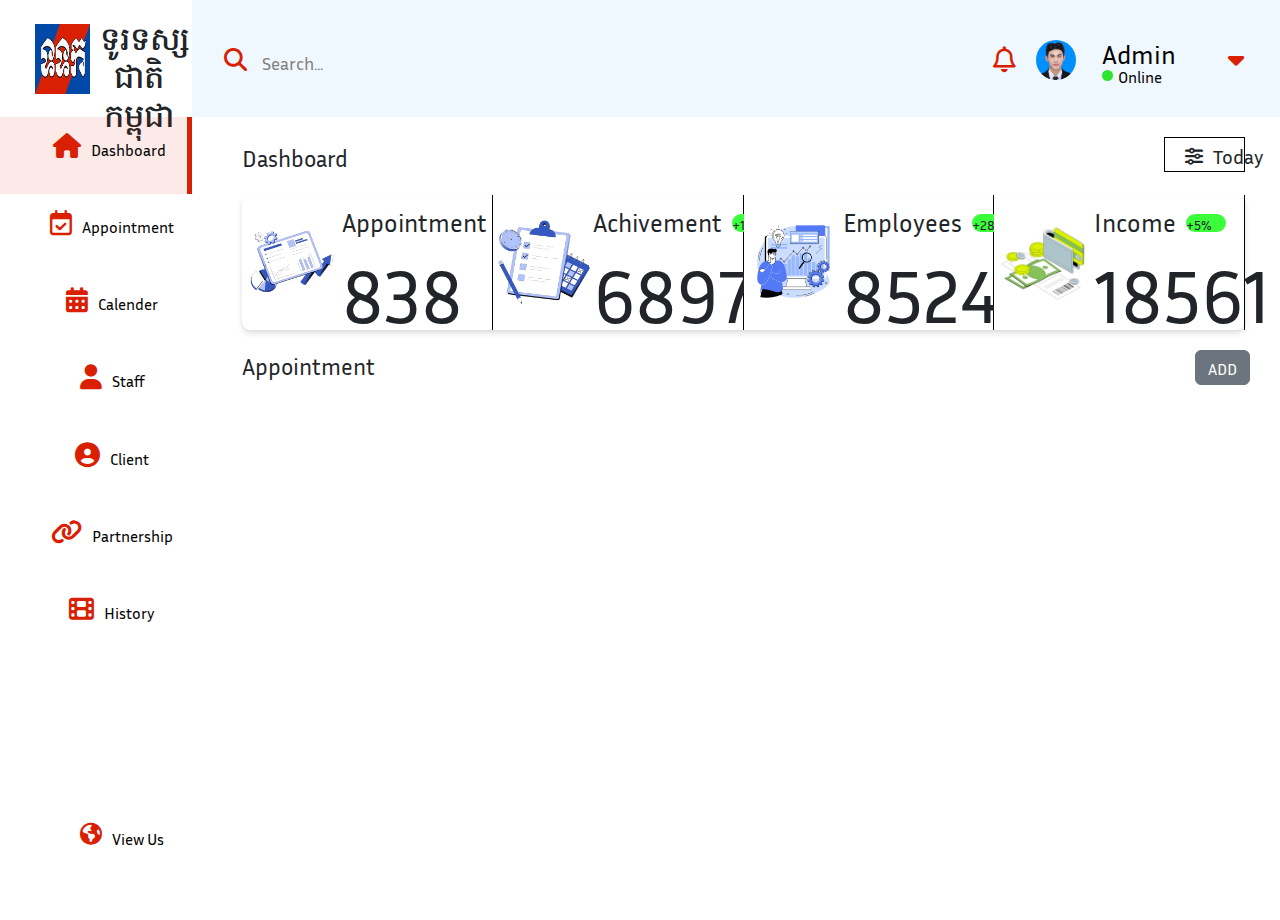
==== index.html @ c4fd8932 "New" ====
<html lang="en">
<head>
    <meta charset="UTF-8">
    <meta name="viewport" content="width=device-width, initial-scale=1.0">
    <link rel="stylesheet" href="index.css">
    <!-- Font link -->
    <link rel="preconnect" href="https://fonts.googleapis.com">
    <link rel="preconnect" href="https://fonts.gstatic.com" crossorigin>
    <link href="https://fonts.googleapis.com/css2?family=Hanuman:wght@100;300;400;700;900&family=Noto+Serif+Khmer:wght@100..900&family=Roboto:ital,wght@0,100..900;1,100..900&display=swap" rel="stylesheet">
    <link rel="preconnect" href="https://fonts.googleapis.com">
    <link rel="preconnect" href="https://fonts.gstatic.com" crossorigin>
    <link href="https://fonts.googleapis.com/css2?family=Hanuman:wght@100;300;400;700;900&family=Noto+Serif+Khmer:wght@100..900&family=Roboto:ital,wght@0,100..900;1,100..900&display=swap" rel="stylesheet">
    <link rel="preconnect" href="https://fonts.googleapis.com">
    <link rel="preconnect" href="https://fonts.gstatic.com" crossorigin>
    <link href="https://fonts.googleapis.com/css2?family=Hanuman:wght@100;300;400;700;900&family=Inria+Sans:ital,wght@0,300;0,400;0,700;1,300;1,400;1,700&family=Noto+Serif+Khmer:wght@100..900&family=Roboto:ital,wght@0,100..900;1,100..900&display=swap" rel="stylesheet">
    <!-- Icon link -->
     <link rel="stylesheet" href="https://cdnjs.cloudflare.com/ajax/libs/font-awesome/6.7.2/css/all.min.css">
     <!-- Bootstrap Link -->
    <link href="https://cdn.jsdelivr.net/npm/bootstrap@5.3.0/dist/css/bootstrap.min.css" rel="stylesheet">
    <script src="https://cdn.jsdelivr.net/npm/bootstrap@5.3.0/dist/js/bootstrap.bundle.min.js"></script>
    <title>TVK Homepage</title>
</head>
<body>
    <main class="parent">
        <div class="children">
            <!-- Content 1 -->
            <div class="content1">
                <div class="sideabove">
                    <div class="above-box">
                        <div class="box-image">
                            <img src="img/TVK.png" alt="">
                        </div>
                        <div class="box-title">
                            <h2>ទូរទស្សន៍ជាតិកម្ពុជា</h2>
                        </div>
                    </div>
                </div>
                <div class="sidebelow">
                    <div class="below-box1">
                        <div class="inside-box">
                            <a href="#">
                                <ul><i class="fa-solid fa-house"></i></ul>
                           <p>Dashboard</p>
                            </a>
                        </div>
                    </div>  
                    <div class="below-box"><div class="inside-box">
                        <a href="#">
                            <ul><i class="fa-regular fa-calendar-check"></i></ul>
                            <p>Appointment</p>
                        </a>     
                    </div>
                </div>
                    <div class="below-box">
                        <div class="inside-box">
                            <a href="#">
                                <ul><i class="fa-solid fa-calendar-days"></i></ul>
                           <p>Calender</p>
                            </a>
                            
                        </div>
                    </div>
                    <div class="below-box">
                        <div class="inside-box">
                            <a href="#">
                                <ul><i class="fa-solid fa-user"></i></ul>
                           <p>Staff</p>
                            </a>
                            
                        </div>
                    </div>
                    <div class="below-box"><div class="inside-box">
                        <a href="#">
                            <ul><i class="fa-solid fa-circle-user"></i></ul>
                       <p>Client</p>
                        </a>
                        
                    </div></div>
                    <div class="below-box">
                        <div class="inside-box">
                            <a href="#">
                                <ul><i class="fa-solid fa-link"></i></ul>
                           <p>Partnership</p>
                            </a>
                        </div>
                    </div>
                    <div class="below-box">
                        <div class="inside-box">
                           <a href="#">
                            <ul><i class="fa-solid fa-film"></i></ul>
                            <p>History</p>
                           </a>
                        </div>
                    </div>
                    <div class="footer-below">
                        <div class="inside-box">
                        <a href="https://www.tvk.gov.kh/">
                            <ul><i class="fa-solid fa-earth-americas"></i></ul>
                       <p>View Us</p>
                        </a>
                    </div>
                </div>    
                </div>
            </div>
            <!-- Content 1 -->

            <!-- Content 2 -->
            <div class="content2">
                <div class="sidebar1">
                    <div class="sidebar-in">
                        <div class="sidebar-in-1">
                            <ul><i class="fa-solid fa-magnifying-glass"></i></ul>
                            <p>Search...</p>
                        </div>
                        <div class="sidebar-in-2">
                            <ul><i class="fa-regular fa-bell"></i></ul>
                            <div class="sidebar-in-2-img">
                            <img src="img/CV.jpg" alt="">
                        </div>
                        <div class="sidebar-in-2-detail">
                            <div class="box-in-1">
                                <p>Admin</p>
                            </div>
                            <div class="box-in-2">
                                <div class="circle"></div>
                                <p>Online</p>
                            </div>
                        </div>
                        <ul><i class="fa-solid fa-caret-down"></i></ul>
                        </div>
                    </div>
                </div>  
                <div class="below-box-content2">
                    <div class="below-box-content2-inside1">
                        <p>Dashboard</p>
                    </div>
                    <div class="below-box-content2-inside2">
                        <div class="boxin-inside2">
                            <ul><i class="fa-solid fa-sliders"></i></ul>
                            <p>Today</p>
                        </div>
                    </div>
                </div>
                <div class="sidebar2">
                    <div class="sidebar2-content">
                        <div class="sidebar2-content-box">
                            <div class="box-img">
                                <img src="img/pic1.jpg" alt="">
                            </div>
                            <div class="box-title-content2">
                                <div class="for-title">
                                    <p>Appointment</p>
                                    <div class="alertt">
                                        <p>+25%</p>
                                    </div>
                                </div>
                                <div class="for-detail">
                                    <span class="counter" data-target="1165">
                                       1165 
                                    </span>
                                </div>
                            </div>
                        </div>
                        <div class="sidebar2-content-box">
                            <div class="box-img">
                                <img src="img/pic2.jpg" alt="">
                            </div>
                            <div class="box-title-content2">
                                <div class="for-title">
                                    <p>Achivement</p>
                                    <div class="alertt">
                                        <p>+10%</p>
                                    </div>
                                </div>
                                <div class="for-detail">
                                    <span class="counter" data-target="9580">
                                        9580
                                     </span>
                                </div>
                            </div>
                        </div>
                        <div class="sidebar2-content-box">
                            <div class="box-img">
                                <img src="img/pic3.jpg" alt="">
                            </div>
                            <div class="box-title-content2">
                                <div class="for-title">
                                    <p>Employees</p>
                                    <div class="alertt">
                                        <p>+28%</p>
                                    </div>
                                </div>
                                <div class="for-detail">
                                    <span class="counter" data-target="11840">
                                        11840
                                     </span>
                                </div>
                            </div>
                        </div>
                        <div class="sidebar2-content-box">
                            <div class="box-img">
                                <img src="img/pic4.jpg" alt="">
                            </div>
                            <div class="box-title-content2">
                                <div class="for-title">
                                    <p>Income</p>
                                    <div class="alertt">
                                        +5%
                                    </div>
                                </div>
                                <div class="for-detail">
                                    <span class="counter" data-target="25780">
                                        25780
                                     </span>
                                </div>
                            </div>
                        </div>
                    </div>
                </div>
                <div class="sidebar3">
                    <div class="sidebar3-content">
                        <div class="box-title-sidebar3">
                            <p>Appointment</p>
                        </div>
                        <div class="box-button-sidebar3">
                            <button id="addButton" class="btn btn-secondary  mb-4" data-bs-toggle="modal" data-bs-target="#cardModal">
                                ADD
                            </button>
                        </div>
                    </div>
                </div>
                <div id="cardContainer" class="row"></div>
            </div>
            <!-- Content 2 -->
             <!-- For pop up  -->
             <!-- Modal -->
<div class="modal fade" id="cardModal" tabindex="-1" aria-labelledby="cardModalLabel" aria-hidden="true">
    <div class="modal-dialog">
        <div class="modal-content">
            <div class="modal-header">
                <h5 class="modal-title" id="cardModalLabel">Add New Card</h5>
                <button type="button" class="btn-close" data-bs-dismiss="modal" aria-label="Close"></button>
            </div>
            <div class="modal-body">
                <!-- Form inside the modal -->
                <form id="cardForm">
                    <!-- Profile Image -->
                    <div class="mb-3">
                        <label for="profileImage" class="form-label">Profile Image</label>
                        <input type="file" class="form-control" id="profileImage" accept="image/*" required>
                    </div>

                    <!-- Full Name -->
                    <div class="mb-3">
                        <label for="fullName" class="form-label">Full Name</label>
                        <input type="text" class="form-control" id="fullName" placeholder="Enter full name" required>
                    </div>

                    <!-- Position -->
                    <div class="mb-3">
                        <label for="position" class="form-label">Position</label>
                        <input type="text" class="form-control" id="position" placeholder="Enter position" required>
                    </div>

                    <!-- Location (From) -->
                    <div class="mb-3">
                        <label for="locationFrom" class="form-label">From</label>
                        <select class="form-select" id="locationFrom" required>
                            <option value="Phnom Penh">Phnom Penh</option>
                            <option value="Siem Reap">Siem Reap</option>
                            <option value="Sihanoukville">Sihanoukville</option>
                        </select>
                    </div>

                    <!-- Location (To) -->
                    <div class="mb-3">
                        <label for="locationTo" class="form-label">To</label>
                        <select class="form-select" id="locationTo" required>
                            <option value="Phnom Penh">Phnom Penh</option>
                            <option value="Siem Reap">Siem Reap</option>
                            <option value="Sihanoukville">Sihanoukville</option>
                        </select>
                    </div>

                    <!-- Date -->
                    <div class="mb-3">
                        <label for="date" class="form-label">Date</label>
                        <input type="date" class="form-control" id="date" required>
                    </div>
                </form>
            </div>
            <div class="modal-footer">
                <button type="button" class="btn btn-secondary" data-bs-dismiss="modal">Cancel</button>
                <button type="submit" form="cardForm" class="btn btn-primary">Save Card</button>
            </div>
        </div>
    </div>
</div>
            <!-- For pop up  -->                  
        </div>
    </main>
    <script src="index.js" ></script>
</body>
</html>
---- index.css ----
* {
  margin: 0;
  padding: 0;
  box-sizing: border-box;
}

.parent {
  width: 100%;
  font-family: Inria Sans;
}

.children {
  width: 100%;
  height: 100%;
  display: flex;
}

/* Content 1 */
.content1 {
  width: 15%;
  height: 100%;
}

/* Side Above */
.sideabove {
  width: 100%;
  height: 13%;
  display: flex;
  padding-top: 16px;
  background-color: rgb(255, 255, 255);
  font-family: Hanuman;
}
.above-box {
  width: 100%;
  height: 80%;
  display: flex;
  padding-left: 35px;
  padding-top: 8px;
  gap: 10px;
}
.box-image {
  width: 35%;
  height: 70px;
  background-color: black;
}
.box-image img {
  width: 100%;
  height: 100%;
}
.box-title {
  width: 50%;
  height: 30px;
  text-align: center;
}
/* Side Above */

/* Side Below */
.sidebelow {
  width: 100%;
  height: 87%;
  display: flex;
  flex-direction: column;
}
.below-box, .below-box1{
  width: 100%;
  height: 10%;
  text-align: center;
  display: flex;
  justify-content: center;
  align-items: center;
  font-size: 25px;
}
.below-box1{
    background-color: #d91f0218;
    border-right: 5px solid #D92002;
}
.inside-box a{
    display: flex;
    gap: 10px;
    text-decoration: none;
}
.inside-box a ul{
    color: #D92002;
}
.inside-box p {
  font-size: 16px;
  padding-top: 4px;
  color: black;
}
.below-box:hover{
    background-color: #d91f0218;
    border-right: 5px solid #D92002;
}
.below-box1:hover{
    background-color: #d91f0218;
    border-right: 5px solid #D92002;
}
/* Footer */
.footer-below {
  width: 100%;
  height: 10%;
  margin: auto;
  margin-top: 165px;
  display: flex;
  text-align: center;
  gap: 10px;
  padding-left: 25%;
  font-size: 22px;
}
/* Content 1 */
/* Content 2 */
.content2 {
  width: 85%;
  height: 100%;
}
.sidebar1{
    width: 100%;
    height: 13%;
    padding-top: 29px;
    background-color: aliceblue;
}
.sidebar-in{
    width: 100%;
    height: 70%;
    display: flex;
    justify-content: space-between;
    align-items: center;
    padding-left: 20    px;
    padding-right: 26px;
    background-color: aliceblue;
}
.sidebar-in-1{
    width: 30%;
    height: 40px;
    align-items: center;
    font-size: 23px;
    color: #D92002;
    padding-top: 15px;
    display: flex;
    gap: 15px;
} 
.sidebar-in-1 p{
    font-size: 18px;
    padding-top: 8px;
    color: grey;
}
.sidebar-in-2{
    width: 30%;
    height: 50px;
    align-items: center;
    font-size: 26px;
    color: #D92002;
    display: flex;
    gap: 10px;
    justify-content: flex-end;
} 
.sidebar-in-2 ul{
    padding-top: 17px;
    padding-right: 10px;
}

.sidebar-in-2-img img{
    width: 40px;
    height: 40px;
    border-radius: 50%;
    object-fit: cover;
    object-position: top;
}
.sidebar-in-2-detail{
    width: 100px;
    height: 100%;
    padding-left: 16px;
    color: black;
}
.box-in-1{
    width: 100%;
    height: 50%;
}
.box-in-2{
    width: 100%;
    height: 50%;
    padding-top: 5px;
    display: flex;
    font-size: 16px;
    gap: 5px;
}
.circle{
    width: 11px;
    height: 11px;
    border-radius: 50%;
    margin-top: 5px;
    background-color: rgb(44, 228, 44);
}
.below-box-content2{
    width: 100%;
    height: 8.7%;
    padding-top: 20px;
    display: flex;
}
.below-box-content2-inside1{
    width: 50%;
    height: 60%;
    font-size: 23px;
    align-items: center;
    padding-left: 50px;
    padding-top: 5px;
}
.below-box-content2-inside2{
    width: 50%;
    height: 60%;
    display: flex;
    justify-content: flex-end;
    padding-right: 35px;
}
.boxin-inside2{
    width: 16%;
    height: 100%;
    font-size: 18px;
    display: flex;
    gap: 5px;
    border: 1px solid black;
}
.boxin-inside2 ul{
    padding-top: 10px;
    padding-left: 20px;
}
.boxin-inside2 p{
    font-size: 20px;
    padding-top: 3px;
    padding-left: 5px;
}
.sidebar2{
    width: 100%;
    height: 15%;
    padding-left: 50px;
    padding-right: 35px;
}
.sidebar2-content {
    width: 100%;
    height: 100%;
    display: flex;
    box-shadow: 0 4px 6px rgba(0, 0, 0, 0.1), 0 1px 3px rgba(0, 0, 0, 0.06); /* Modern shadow */
    border-radius: 8px; /* Optional: rounded corners for a modern look */
    background-color: #fff; /* Optional: Add background color if needed */
}

.sidebar2-content-box{
    width: 25%;
    height: 100%;
    border-right: 1px solid black;
    padding-top: 10px;
    display: flex;
}
.box-img{
    width: 40%;
    height: 90%;
    background-color: white;
}
.box-img img{
    width: 100%;
    height: 100%;
    object-fit: contain;
}
.box-title-content2{
    width: 60%;
    height: 90%;
}
 .for-title{
    width: 100%;
    height: 30%;
    font-size: 25px;
    display: flex;
}
.alertt{
    width: 40px;
    height: 15px;
    background-color: rgb(60, 255, 60);
    margin-left: 10px;
    margin-top: 9px;
    border-radius: 10px;
    font-size: 14px;
    padding-bottom: 18px;
} 
.for-detail{
    width: 100%;
    height: 70%;
}
.counter{
    font-size:75px;
    display: flex;
}
.unit{
    padding-left: 5px;
    padding-top: 47px;
    font-size: 30px;
    color: rgb(170, 166, 166);
}
/* Sidebar3 */
.sidebar3{
    width: 100%;
    height: 10%;
    padding-top: 20px;
}
.sidebar3-content{
    width: 100%;
    height: 50%;
    display: flex;
}
.box-title-sidebar3{
    width: 50%;
    height: 100%;
    font-size: 23px;
    padding-left: 50px;
}
.box-button-sidebar3{
    width: 50%;
    height: 100%;
    display: flex;
    justify-content: flex-end;
    padding-right: 30px;
}
.box-button-sidebar3 button{
    height: 100%;
}
/* Sidebar3 */

/* Content 2 */

/* Card Design */
.card {
    border: 1px solid #ddd;
    border-radius: 8px;
    box-shadow: 0 4px 8px rgba(0, 0, 0, 0.1);
    padding: 16px;
}
#cardContainer {
    width: 100%; /* Full width of the parent container */
    height: 500px; /* Set a specific height */
    overflow-y: auto; /* Enable vertical scrolling if content exceeds height */
    overflow-x: hidden; /* Prevent horizontal scrolling */
    padding: 10px; /* Add some padding for spacing */
}

/* First Section: Profile Image, Full Name, Position */
.card-section-1 {
    text-align: center;
    display: flex;
    padding-left: 20px;
    border-bottom: 1px solid grey;
}
.card-section-1 ul{
    margin-top: 22px;
    font-size: 12px;
    padding-left: 50px;
    color: rgb(60, 255, 60);
}
.detail{
    padding-top: 15px;
    padding-left: 40px;
}
.card-profile-image {
    width: 70px;
    height: 70px;
    border-radius: 50%;
    object-fit: cover;
    object-position: top;
    margin-bottom: 15px;
}

.card-full-name {
    font-size: 1.35rem;
    font-weight: bold;
    margin: 0;
}

.card-position {
    font-size: 0.9rem;
    color: #666;
    margin: 0;
}

/* Second Section: Location and Date */
.card-section-2 {
    align-items: center;
    margin-top: 16px;
    padding-bottom: 40px;
    border-bottom: 1px solid grey;
}

.card-location {
    text-align: center;
    font-size: 20px;
}
.card-location-from,
.card-location-to {
    font-weight: bold;
    gap: 20px;
}
.card-date {
    font-size: 0.875rem;
    color: #666;
    width: 100%;
    display: flex;
    padding-bottom: 20px;
}
.loca{
    width: 50%; 
    display: flex;
}
.diate{
    width: 50%;
    display: flex;
    justify-content: flex-end;
}
.card-date ul{
    color: #D92002;
    font-size: 17px;
    padding-right: 10px;
}
/* Third Section: View Detail */
.card-section-3 {
    text-align: center;
    margin-top: 16px;
}

.card-view-detail {
    color: #007bff;
    cursor: pointer;
    margin: 0;
}
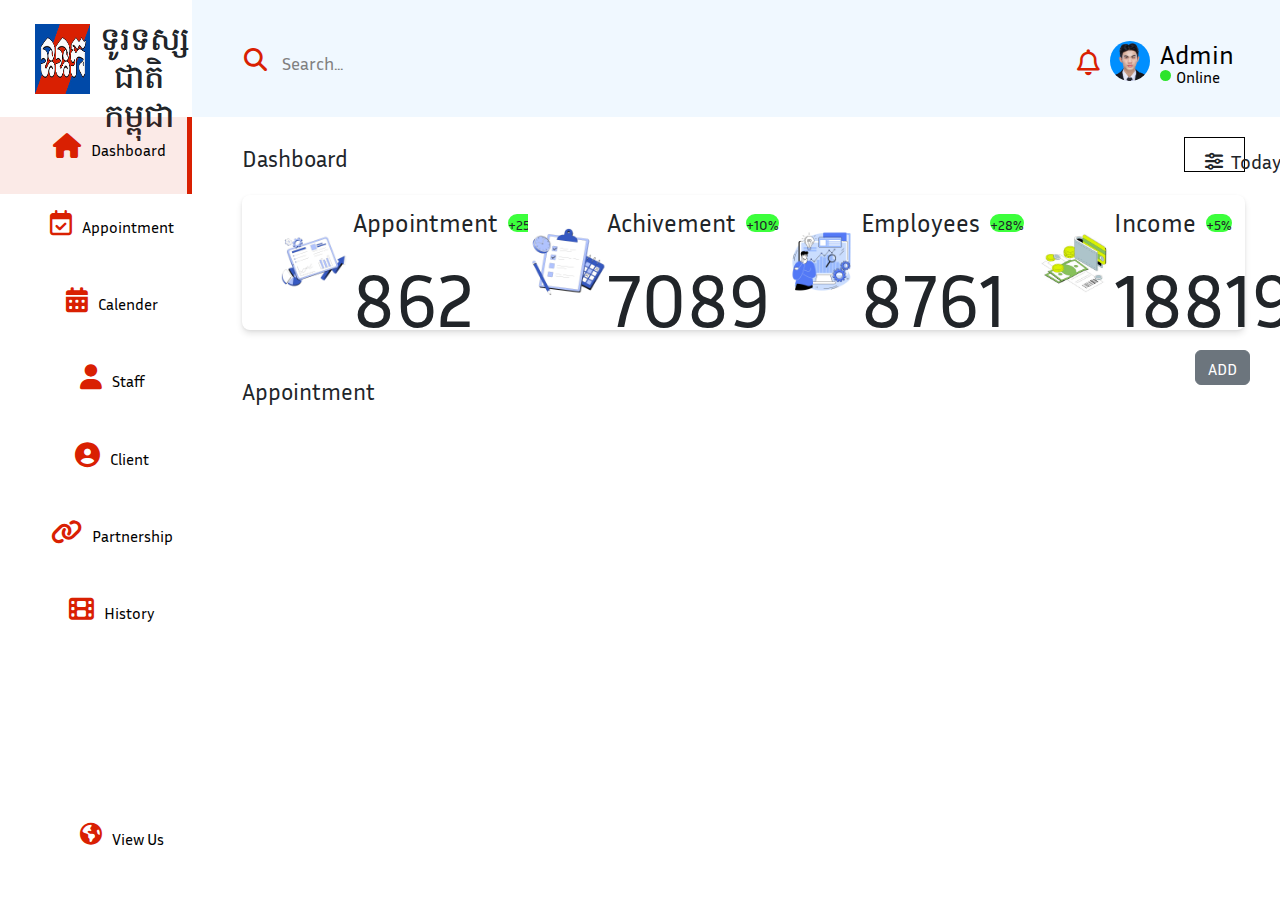
==== commit 7ed7c82c: "Make responsive" ====
--- a/index.html
+++ b/index.html
@@ -113,7 +113,8 @@
                             <p>Search...</p>
                         </div>
                         <div class="sidebar-in-2">
-                            <ul><i class="fa-regular fa-bell"></i></ul>
+                            <div class="sidebar-in-2-controll">
+                            <ul class="ring-icon" ><i class="fa-regular fa-bell"></i></ul>
                             <div class="sidebar-in-2-img">
                             <img src="img/CV.jpg" alt="">
                         </div>
@@ -126,8 +127,8 @@
                                 <p>Online</p>
                             </div>
                         </div>
-                        <ul><i class="fa-solid fa-caret-down"></i></ul>
-                        </div>
+                        </div>
+                    </div>
                     </div>
                 </div>  
                 <div class="below-box-content2">
@@ -143,13 +144,13 @@
                 </div>
                 <div class="sidebar2">
                     <div class="sidebar2-content">
-                        <div class="sidebar2-content-box">
+                        <div class="sidebar2-content-box1">
                             <div class="box-img">
                                 <img src="img/pic1.jpg" alt="">
                             </div>
                             <div class="box-title-content2">
                                 <div class="for-title">
-                                    <p>Appointment</p>
+                                    <p class="title-detail-for2" >Appointment</p>
                                     <div class="alertt">
                                         <p>+25%</p>
                                     </div>
@@ -161,7 +162,7 @@
                                 </div>
                             </div>
                         </div>
-                        <div class="sidebar2-content-box">
+                        <div class="sidebar2-content-box2">
                             <div class="box-img">
                                 <img src="img/pic2.jpg" alt="">
                             </div>
@@ -179,7 +180,7 @@
                                 </div>
                             </div>
                         </div>
-                        <div class="sidebar2-content-box">
+                        <div class="sidebar2-content-box3">
                             <div class="box-img">
                                 <img src="img/pic3.jpg" alt="">
                             </div>
@@ -197,7 +198,7 @@
                                 </div>
                             </div>
                         </div>
-                        <div class="sidebar2-content-box">
+                        <div class="sidebar2-content-box4">
                             <div class="box-img">
                                 <img src="img/pic4.jpg" alt="">
                             </div>
--- a/index.css
+++ b/index.css
@@ -61,7 +61,8 @@
   display: flex;
   flex-direction: column;
 }
-.below-box, .below-box1{
+.below-box,
+.below-box1 {
   width: 100%;
   height: 10%;
   text-align: center;
@@ -70,30 +71,30 @@
   align-items: center;
   font-size: 25px;
 }
-.below-box1{
-    background-color: #d91f0218;
-    border-right: 5px solid #D92002;
-}
-.inside-box a{
-    display: flex;
-    gap: 10px;
-    text-decoration: none;
-}
-.inside-box a ul{
-    color: #D92002;
+.below-box1 {
+  background-color: #d91f0218;
+  border-right: 5px solid #d92002;
+}
+.inside-box a {
+  display: flex;
+  gap: 10px;
+  text-decoration: none;
+}
+.inside-box a ul {
+  color: #d92002;
 }
 .inside-box p {
   font-size: 16px;
   padding-top: 4px;
   color: black;
 }
-.below-box:hover{
-    background-color: #d91f0218;
-    border-right: 5px solid #D92002;
-}
-.below-box1:hover{
-    background-color: #d91f0218;
-    border-right: 5px solid #D92002;
+.below-box:hover {
+  background-color: #d91f0218;
+  border-right: 5px solid #d92002;
+}
+.below-box1:hover {
+  background-color: #d91f0218;
+  border-right: 5px solid #d92002;
 }
 /* Footer */
 .footer-below {
@@ -112,215 +113,227 @@
 .content2 {
   width: 85%;
   height: 100%;
-}
-.sidebar1{
-    width: 100%;
-    height: 13%;
-    padding-top: 29px;
-    background-color: aliceblue;
-}
-.sidebar-in{
-    width: 100%;
-    height: 70%;
-    display: flex;
-    justify-content: space-between;
-    align-items: center;
-    padding-left: 20    px;
-    padding-right: 26px;
-    background-color: aliceblue;
-}
-.sidebar-in-1{
-    width: 30%;
-    height: 40px;
-    align-items: center;
-    font-size: 23px;
-    color: #D92002;
-    padding-top: 15px;
-    display: flex;
-    gap: 15px;
-} 
-.sidebar-in-1 p{
-    font-size: 18px;
-    padding-top: 8px;
-    color: grey;
-}
-.sidebar-in-2{
-    width: 30%;
-    height: 50px;
-    align-items: center;
-    font-size: 26px;
-    color: #D92002;
-    display: flex;
-    gap: 10px;
-    justify-content: flex-end;
-} 
-.sidebar-in-2 ul{
-    padding-top: 17px;
-    padding-right: 10px;
-}
-
-.sidebar-in-2-img img{
-    width: 40px;
-    height: 40px;
-    border-radius: 50%;
-    object-fit: cover;
-    object-position: top;
-}
-.sidebar-in-2-detail{
-    width: 100px;
-    height: 100%;
-    padding-left: 16px;
-    color: black;
-}
-.box-in-1{
-    width: 100%;
-    height: 50%;
-}
-.box-in-2{
-    width: 100%;
-    height: 50%;
-    padding-top: 5px;
-    display: flex;
-    font-size: 16px;
-    gap: 5px;
-}
-.circle{
-    width: 11px;
-    height: 11px;
-    border-radius: 50%;
-    margin-top: 5px;
-    background-color: rgb(44, 228, 44);
-}
-.below-box-content2{
-    width: 100%;
-    height: 8.7%;
-    padding-top: 20px;
-    display: flex;
-}
-.below-box-content2-inside1{
-    width: 50%;
-    height: 60%;
-    font-size: 23px;
-    align-items: center;
-    padding-left: 50px;
-    padding-top: 5px;
-}
-.below-box-content2-inside2{
-    width: 50%;
-    height: 60%;
-    display: flex;
-    justify-content: flex-end;
-    padding-right: 35px;
-}
-.boxin-inside2{
-    width: 16%;
-    height: 100%;
-    font-size: 18px;
-    display: flex;
-    gap: 5px;
-    border: 1px solid black;
-}
-.boxin-inside2 ul{
-    padding-top: 10px;
-    padding-left: 20px;
-}
-.boxin-inside2 p{
-    font-size: 20px;
-    padding-top: 3px;
-    padding-left: 5px;
-}
-.sidebar2{
-    width: 100%;
-    height: 15%;
-    padding-left: 50px;
-    padding-right: 35px;
+  display: flex;
+  flex-wrap: wrap;
+}
+.sidebar1 {
+  width: 100%;
+  height: 13%;
+  padding-top: 29px;
+  background-color: aliceblue;
+}
+.sidebar-in {
+  width: 100%;
+  height: 70%;
+  display: flex;
+  justify-content: space-between;
+  align-items: center;
+  padding-left: 20px;
+  padding-right: 20px;
+  background-color: aliceblue;
+}
+.sidebar-in-1 {
+  width: 50%;
+  height: 40px;
+  align-items: center;
+  font-size: 23px;
+  color: #d92002;
+  padding-top: 15px;
+  display: flex;
+  gap: 15px;
+}
+.sidebar-in-1 p {
+  font-size: 18px;
+  padding-top: 8px;
+  color: grey;
+}
+.sidebar-in-2 {
+  width: 50%;
+  height: 50px;
+  font-size: 26px;
+  color: #d92002;
+  display: flex;
+  justify-content: flex-end;
+}
+.sidebar-in-2 ul {
+  padding-top: 15px;
+}
+.sidebar-in-2-img {
+  padding-top: 6px;
+}
+.sidebar-in-2-img img {
+  width: 40px;
+  height: 40px;
+  border-radius: 50%;
+  object-fit: cover;
+  object-position: top;
+}
+.sidebar-in-2-detail {
+  width: 100px;
+  height: 100%;
+  color: black;
+}
+.sidebar-in-2-controll {
+  height: 100%;
+  display: flex;
+  gap: 10px;
+}
+.box-in-1 {
+  width: 100%;
+  height: 50%;
+}
+.box-in-2 {
+  width: 100%;
+  height: 50%;
+  padding-top: 5px;
+  display: flex;
+  font-size: 16px;
+  gap: 5px;
+}
+.circle {
+  width: 11px;
+  height: 11px;
+  border-radius: 50%;
+  margin-top: 5px;
+  background-color: rgb(44, 228, 44);
+}
+.below-box-content2 {
+  width: 100%;
+  height: 8.7%;
+  padding-top: 20px;
+  display: flex;
+}
+.below-box-content2-inside1 {
+  width: 50%;
+  height: 60%;
+  font-size: 23px;
+  padding-left: 50px;
+  padding-top: 5px;
+}
+.below-box-content2-inside2 {
+  width: 50%;
+  height: 60%;
+  display: flex;
+  justify-content: flex-end;
+  padding-right: 35px;
+}
+.boxin-inside2 {
+  width: 12%;
+  height: 100%;
+  font-size: 18px;
+  display: flex;
+  gap: 3px;
+  border: 1px solid black;
+  padding-top: 5px;
+}
+.boxin-inside2 ul {
+  padding-top: 10px;
+  padding-left: 20px;
+}
+.boxin-inside2 p {
+  font-size: 20px;
+  padding-top: 3px;
+  padding-left: 5px;
+}
+.sidebar2 {
+  width: 100%;
+  height: 15%;
+  padding-left: 50px;
+  padding-right: 35px;
 }
 .sidebar2-content {
-    width: 100%;
-    height: 100%;
-    display: flex;
-    box-shadow: 0 4px 6px rgba(0, 0, 0, 0.1), 0 1px 3px rgba(0, 0, 0, 0.06); /* Modern shadow */
-    border-radius: 8px; /* Optional: rounded corners for a modern look */
-    background-color: #fff; /* Optional: Add background color if needed */
-}
-
-.sidebar2-content-box{
-    width: 25%;
-    height: 100%;
-    border-right: 1px solid black;
-    padding-top: 10px;
-    display: flex;
-}
-.box-img{
-    width: 40%;
-    height: 90%;
-    background-color: white;
-}
-.box-img img{
-    width: 100%;
-    height: 100%;
-    object-fit: contain;
-}
-.box-title-content2{
-    width: 60%;
-    height: 90%;
-}
- .for-title{
-    width: 100%;
-    height: 30%;
-    font-size: 25px;
-    display: flex;
-}
-.alertt{
-    width: 40px;
-    height: 15px;
-    background-color: rgb(60, 255, 60);
-    margin-left: 10px;
-    margin-top: 9px;
-    border-radius: 10px;
-    font-size: 14px;
-    padding-bottom: 18px;
-} 
-.for-detail{
-    width: 100%;
-    height: 70%;
-}
-.counter{
-    font-size:75px;
-    display: flex;
-}
-.unit{
-    padding-left: 5px;
-    padding-top: 47px;
-    font-size: 30px;
-    color: rgb(170, 166, 166);
+  width: 100%;
+  height: 100%;
+  display: flex;
+  justify-content: space-around;
+  flex-wrap: wrap;
+  gap: 2rem;
+  box-shadow: 0 4px 6px rgba(0, 0, 0, 0.1), 0 1px 3px rgba(0, 0, 0, 0.06); /* Modern shadow */
+  border-radius: 8px; /* Optional: rounded corners for a modern look */
+  background-color: #fff; /* Optional: Add background color if needed */
+  padding-left: 20px;
+}
+
+.sidebar2-content-box1,
+.sidebar2-content-box2,
+.sidebar2-content-box3,
+.sidebar2-content-box4 {
+  width: 20%;
+  height: 100%;
+  padding-top: 10px;
+  display: flex;
+}
+.box-img {
+  width: 40%;
+  height: 90%;
+  background-color: white;
+}
+.box-img img {
+  width: 100%;
+  height: 100%;
+  object-fit: contain;
+}
+.box-title-content2 {
+  width: 60%;
+  height: 100%;
+}
+.for-title {
+  width: 100%;
+  height: 30%;
+  font-size: 25px;
+  display: flex;
+}
+.alertt {
+  width: 40px;
+  height: 15px;
+  background-color: rgb(60, 255, 60);
+  margin-left: 10px;
+  margin-top: 9px;
+  border-radius: 10px;
+  font-size: 14px;
+  padding-bottom: 18px;
+}
+.for-detail {
+  width: 100%;
+  height: 70%;
+}
+.counter {
+  font-size: 75px;
+  display: flex;
+}
+.unit {
+  padding-left: 5px;
+  padding-top: 47px;
+  font-size: 30px;
+  color: rgb(170, 166, 166);
 }
 /* Sidebar3 */
-.sidebar3{
-    width: 100%;
-    height: 10%;
-    padding-top: 20px;
-}
-.sidebar3-content{
-    width: 100%;
-    height: 50%;
-    display: flex;
-}
-.box-title-sidebar3{
-    width: 50%;
-    height: 100%;
-    font-size: 23px;
-    padding-left: 50px;
-}
-.box-button-sidebar3{
-    width: 50%;
-    height: 100%;
-    display: flex;
-    justify-content: flex-end;
-    padding-right: 30px;
-}
-.box-button-sidebar3 button{
-    height: 100%;
+.sidebar3 {
+  width: 100%;
+  height: 10%;
+  padding-top: 20px;
+}
+.sidebar3-content {
+  width: 100%;
+  height: 50%;
+  display: flex;
+}
+.box-title-sidebar3 {
+  width: 50%;
+  height: 100%;
+  font-size: 23px;
+  padding-left: 50px;
+  padding-top: 25px;
+}
+.box-button-sidebar3 {
+  width: 50%;
+  height: 100%;
+  display: flex;
+  justify-content: flex-end;
+  padding-right: 30px;
+}
+.box-button-sidebar3 button {
+  height: 100%;
 }
 /* Sidebar3 */
 
@@ -328,103 +341,243 @@
 
 /* Card Design */
 .card {
-    border: 1px solid #ddd;
-    border-radius: 8px;
-    box-shadow: 0 4px 8px rgba(0, 0, 0, 0.1);
-    padding: 16px;
+  border: 1px solid #ddd;
+  border-radius: 8px;
+  box-shadow: 0 4px 8px rgba(0, 0, 0, 0.1);
+  padding: 16px;
 }
 #cardContainer {
-    width: 100%; /* Full width of the parent container */
-    height: 500px; /* Set a specific height */
-    overflow-y: auto; /* Enable vertical scrolling if content exceeds height */
-    overflow-x: hidden; /* Prevent horizontal scrolling */
-    padding: 10px; /* Add some padding for spacing */
+  width: 100%; /* Full width of the parent container */
+  height: 500px; /* Set a specific height */
+  overflow-y: auto; /* Enable vertical scrolling if content exceeds height */
+  overflow-x: hidden; /* Prevent horizontal scrolling */
+  padding: 10px; /* Add some padding for spacing */
 }
 
 /* First Section: Profile Image, Full Name, Position */
 .card-section-1 {
-    text-align: center;
-    display: flex;
-    padding-left: 20px;
-    border-bottom: 1px solid grey;
-}
-.card-section-1 ul{
-    margin-top: 22px;
-    font-size: 12px;
-    padding-left: 50px;
-    color: rgb(60, 255, 60);
-}
-.detail{
-    padding-top: 15px;
-    padding-left: 40px;
+  text-align: center;
+  display: flex;
+  padding-left: 20px;
+  border-bottom: 1px solid grey;
+}
+.card-section-1 ul {
+  margin-top: 22px;
+  font-size: 12px;
+  padding-left: 50px;
+  color: rgb(60, 255, 60);
+}
+.detail {
+  padding-top: 15px;
+  padding-left: 40px;
 }
 .card-profile-image {
-    width: 70px;
-    height: 70px;
-    border-radius: 50%;
-    object-fit: cover;
-    object-position: top;
-    margin-bottom: 15px;
+  width: 70px;
+  height: 70px;
+  border-radius: 50%;
+  object-fit: cover;
+  object-position: top;
+  margin-bottom: 15px;
 }
 
 .card-full-name {
-    font-size: 1.35rem;
-    font-weight: bold;
-    margin: 0;
+  font-size: 1.35rem;
+  font-weight: bold;
+  margin: 0;
 }
 
 .card-position {
-    font-size: 0.9rem;
-    color: #666;
-    margin: 0;
+  font-size: 0.9rem;
+  color: #666;
+  margin: 0;
 }
 
 /* Second Section: Location and Date */
 .card-section-2 {
-    align-items: center;
-    margin-top: 16px;
-    padding-bottom: 40px;
-    border-bottom: 1px solid grey;
+  align-items: center;
+  margin-top: 16px;
+  padding-bottom: 40px;
+  border-bottom: 1px solid grey;
 }
 
 .card-location {
-    text-align: center;
-    font-size: 20px;
+  text-align: center;
+  font-size: 20px;
 }
 .card-location-from,
 .card-location-to {
-    font-weight: bold;
-    gap: 20px;
+  font-weight: bold;
+  gap: 20px;
 }
 .card-date {
-    font-size: 0.875rem;
-    color: #666;
+  font-size: 0.875rem;
+  color: #666;
+  width: 100%;
+  display: flex;
+  padding-bottom: 20px;
+}
+.loca {
+  width: 50%;
+  display: flex;
+}
+.diate {
+  width: 50%;
+  display: flex;
+  justify-content: flex-end;
+}
+.card-date ul {
+  color: #d92002;
+  font-size: 17px;
+  padding-right: 10px;
+}
+/* Third Section: View Detail */
+.card-section-3 {
+  text-align: center;
+  margin-top: 16px;
+}
+
+.card-view-detail {
+  color: #007bff;
+  cursor: pointer;
+  margin: 0;
+}
+
+/* For Responsive screen */
+/* Styles for screens smaller than 768px (mobile) */
+@media (max-width: 767px) {
+  .content1 {
+    visibility: hidden;
+    display: none;
+  }
+  .content2 {
     width: 100%;
     display: flex;
-    padding-bottom: 20px;
-}
-.loca{
-    width: 50%; 
+    flex-wrap: wrap;
+  }
+  .sidebar-in-2 ul {
+    padding-left: 0px;
+  }
+  .sidebar-in {
+    padding-left: 0px;
+    padding-right: 0px;
+  }
+  .circle {
+    visibility: hidden;
+  }
+  .sidebar-in-2 {
+    justify-content: flex-end;
+    margin-right: 0px;
+    padding-right: 0px;
+  }
+  /* For Dashborad */
+  .below-box-content2 {
+    width: 100%;
+    height: 50px;
+    padding-top: 0px;
+    margin-bottom: 0px;
+  }
+  .below-box-content2-inside1 {
+    padding-top: 6px;
+    padding-left: 20px;
+  }
+  .below-box-content2-inside2 {
+    padding-right: 20px;
     display: flex;
-}
-.diate{
-    width: 50%;
+    padding-top: 12px;
+  }
+  .boxin-inside2 {
+    height: 25px;
+  }
+  .boxin-inside2 p {
+    visibility: hidden;
+  }
+  .boxin-inside2 ul {
+    padding-top: 1px;
+    padding-left: 2px;
+    font-size: 15px;
+  }
+  /* Sidebar 2 */
+  .sidebar2 {
+    padding-left: 20px;
+    padding-right: 20px;
     display: flex;
-    justify-content: flex-end;
-}
-.card-date ul{
-    color: #D92002;
-    font-size: 17px;
-    padding-right: 10px;
-}
-/* Third Section: View Detail */
-.card-section-3 {
-    text-align: center;
-    margin-top: 16px;
-}
-
-.card-view-detail {
-    color: #007bff;
-    cursor: pointer;
-    margin: 0;
-}+    flex-wrap: wrap;
+  }
+  .sidebar2-content {
+    padding-top: 0px;
+    padding-left: 0px;
+    padding-right: 0px;
+    gap: 0px;
+  }
+  .sidebar2-content-box {
+    padding-left: 0px;
+  }
+  .title-detail-for2{
+    margin-bottom: 0px;
+  }
+  .for-title > .alertt{
+    visibility: hidden;
+  }
+  .sidebar2-content-box1{
+    background-color: red;
+  }
+  .sidebar2-content-box2{
+    background-color: rgb(72, 226, 0);
+  }
+  .sidebar2-content-box3{
+    background-color: rgb(26, 39, 211);
+  }
+  .sidebar2-content-box4{
+    background-color: rgb(167, 250, 13);
+  }
+  .box-title-content2{
+    width: 100%;
+  }
+  .sidebar2-content-box1 span,
+  .sidebar2-content-box2 span,
+  .sidebar2-content-box3 span,
+  .sidebar2-content-box4 span {
+    font-size: 35px;
+  }
+  .sidebar2-content-box1 p,
+  .sidebar2-content-box2 p,
+  .sidebar2-content-box3 p,
+  .sidebar2-content-box4 p {
+    font-size: 20px;
+  }
+  .sidebar2-content-box1 >.box-img,
+  .sidebar2-content-box2 >.box-img,
+  .sidebar2-content-box3 >.box-img,
+  .sidebar2-content-box4 >.box-img {
+    visibility: hidden;
+  }
+  .sidebar3 {
+    padding-top: 0px;
+    margin-top: 0px;
+  }
+  .box-title-sidebar3 {
+    padding-top: 0px;
+  }
+  .sidebar3-content {
+    padding-top: 20px;
+  }
+  .sidebar3-content button {
+    height: 40px;
+  }
+}
+
+/* Styles for screens between 768px and 1023px (tablet) */
+@media (min-width: 768px) and (max-width: 1023px) {
+  body {
+    background-color: lightgreen;
+  }
+}
+
+/* Styles for screens larger than 1024px (desktop) */
+@media (min-width: 1024px) {
+  body {
+    background-color: lightcoral;
+  }
+}
+
+/* For Responsive screen */
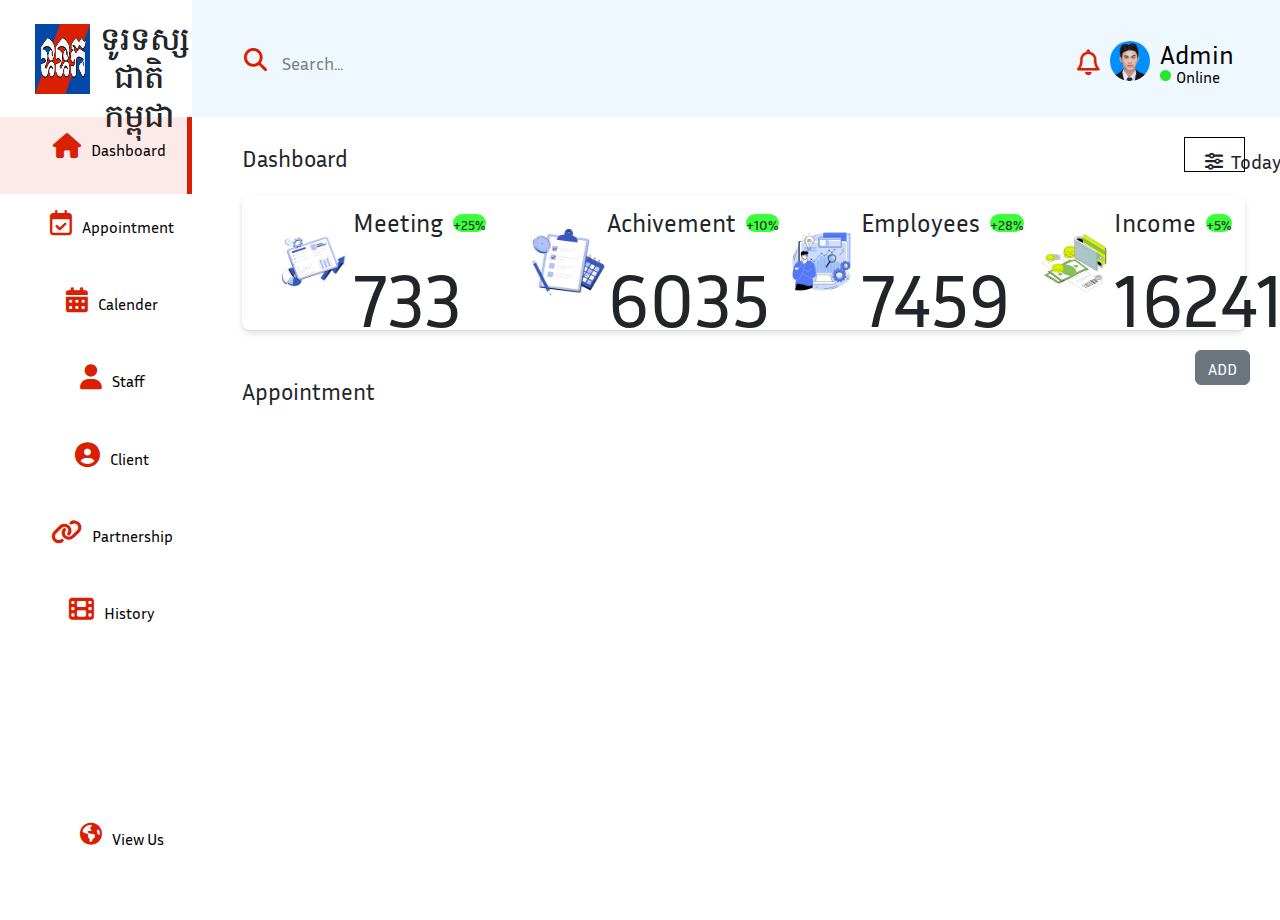
==== commit b4b172d6: "Responsive for mobile" ====
--- a/index.html
+++ b/index.html
@@ -150,7 +150,7 @@
                             </div>
                             <div class="box-title-content2">
                                 <div class="for-title">
-                                    <p class="title-detail-for2" >Appointment</p>
+                                    <p class="title-detail-for2" >Meeting</p>
                                     <div class="alertt">
                                         <p>+25%</p>
                                     </div>
@@ -211,7 +211,7 @@
                                 </div>
                                 <div class="for-detail">
                                     <span class="counter" data-target="25780">
-                                        25780
+                                        2578
                                      </span>
                                 </div>
                             </div>
--- a/index.css
+++ b/index.css
@@ -493,8 +493,8 @@
   }
   .boxin-inside2 ul {
     padding-top: 1px;
-    padding-left: 2px;
-    font-size: 15px;
+    padding-left: 3.5px;
+    font-size: 16px;
   }
   /* Sidebar 2 */
   .sidebar2 {
@@ -502,6 +502,7 @@
     padding-right: 20px;
     display: flex;
     flex-wrap: wrap;
+    height: 17%;
   }
   .sidebar2-content {
     padding-top: 0px;
@@ -518,32 +519,21 @@
   .for-title > .alertt{
     visibility: hidden;
   }
-  .sidebar2-content-box1{
-    background-color: red;
-  }
-  .sidebar2-content-box2{
-    background-color: rgb(72, 226, 0);
-  }
-  .sidebar2-content-box3{
-    background-color: rgb(26, 39, 211);
-  }
-  .sidebar2-content-box4{
-    background-color: rgb(167, 250, 13);
-  }
   .box-title-content2{
     width: 100%;
+    padding-top: 8px;
   }
   .sidebar2-content-box1 span,
   .sidebar2-content-box2 span,
   .sidebar2-content-box3 span,
   .sidebar2-content-box4 span {
-    font-size: 35px;
+    font-size: 33px;
   }
   .sidebar2-content-box1 p,
   .sidebar2-content-box2 p,
   .sidebar2-content-box3 p,
   .sidebar2-content-box4 p {
-    font-size: 20px;
+    font-size: 15px;
   }
   .sidebar2-content-box1 >.box-img,
   .sidebar2-content-box2 >.box-img,
@@ -551,6 +541,9 @@
   .sidebar2-content-box4 >.box-img {
     visibility: hidden;
   }
+  /* Sidebar 2 */
+
+  /* Sidebar 3 */
   .sidebar3 {
     padding-top: 0px;
     margin-top: 0px;
@@ -564,6 +557,10 @@
   .sidebar3-content button {
     height: 40px;
   }
+  .box-title-sidebar3{
+    padding-left: 21px;
+  }
+  /* Sidebar 3 */
 }
 
 /* Styles for screens between 768px and 1023px (tablet) */
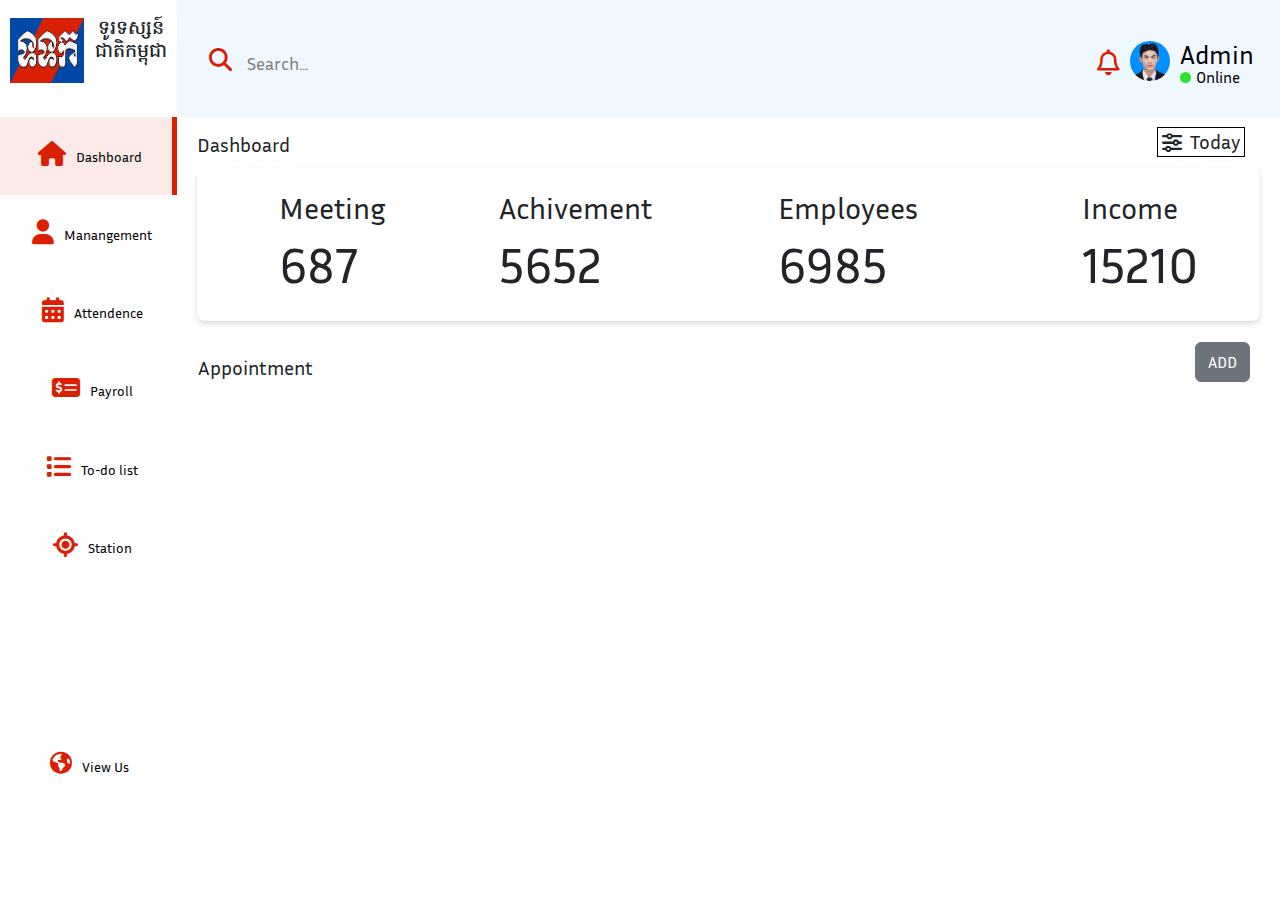
==== commit 0c3c27de: "update section" ====
--- a/index.html
+++ b/index.html
@@ -38,60 +38,54 @@
                 <div class="sidebelow">
                     <div class="below-box1">
                         <div class="inside-box">
-                            <a href="#">
+                            <a href="index.html" id="load" onclick="loadpage(event, 'index.html')">
                                 <ul><i class="fa-solid fa-house"></i></ul>
                            <p>Dashboard</p>
+                           
                             </a>
                         </div>
                     </div>  
                     <div class="below-box"><div class="inside-box">
-                        <a href="#">
-                            <ul><i class="fa-regular fa-calendar-check"></i></ul>
-                            <p>Appointment</p>
+                        <a href="appointment.html" id="load" onclick="loadpage(event, 'appointment.html')">
+                            <ul><i class="fa-solid fa-user"></i></ul>
+                            <p>Manangement</p>
                         </a>     
                     </div>
                 </div>
                     <div class="below-box">
                         <div class="inside-box">
-                            <a href="#">
+                            <a href="Attendence.html" id="load" onclick="loadpage(event, 'Attendence.html')">
                                 <ul><i class="fa-solid fa-calendar-days"></i></ul>
-                           <p>Calender</p>
+                           <p>Attendence</p>
                             </a>
                             
                         </div>
                     </div>
                     <div class="below-box">
                         <div class="inside-box">
-                            <a href="#">
-                                <ul><i class="fa-solid fa-user"></i></ul>
-                           <p>Staff</p>
+                            <a href="payroll.html" id="load" onclick="loadpage(event, 'payroll.html')">
+                            <ul><i class="fa-solid fa-money-check-dollar"></i></ul>
+                           <p>Payroll</p>
                             </a>
                             
                         </div>
                     </div>
                     <div class="below-box"><div class="inside-box">
-                        <a href="#">
-                            <ul><i class="fa-solid fa-circle-user"></i></ul>
-                       <p>Client</p>
+                        <a href="todo.html" id="load" onclick="loadpage(event, 'todo.html')">
+                            <ul><i class="fa-solid fa-list"></i></ul>
+                       <p>To-do list</p>
                         </a>
                         
                     </div></div>
                     <div class="below-box">
                         <div class="inside-box">
-                            <a href="#">
-                                <ul><i class="fa-solid fa-link"></i></ul>
-                           <p>Partnership</p>
+                            <a href="Station.html" id="load" onclick="loadpage(event, 'Station.html')">
+                                <ul><i class="fa-solid fa-location-crosshairs"></i></ul>
+                           <p>Station</p>
                             </a>
                         </div>
                     </div>
-                    <div class="below-box">
-                        <div class="inside-box">
-                           <a href="#">
-                            <ul><i class="fa-solid fa-film"></i></ul>
-                            <p>History</p>
-                           </a>
-                        </div>
-                    </div>
+                    
                     <div class="footer-below">
                         <div class="inside-box">
                         <a href="https://www.tvk.gov.kh/">
@@ -105,7 +99,7 @@
             <!-- Content 1 -->
 
             <!-- Content 2 -->
-            <div class="content2">
+            <div class="content2" id="id1">
                 <div class="sidebar1">
                     <div class="sidebar-in">
                         <div class="sidebar-in-1">
@@ -300,6 +294,22 @@
             <!-- For pop up  -->                  
         </div>
     </main>
-    <script src="index.js" ></script>
+    <script src="index.js" >
+          function loadPage(event, url) {
+        event.preventDefault(); // Prevent page reload
+        
+        // Add fade-out effect before hiding the link
+        const link = document.getElementById("loadLink");
+        link.classList.add("fade-out");
+    
+        // Fetch content of the second page (page2.html)
+        fetch(url)
+            .then(response => response.text())  // Convert response to HTML content
+            .then(data => {
+                document.getElementById("content").innerHTML = data;  // Load content into 'content' div
+            })
+            .catch(error => console.error('Error:', error));  // Handle any errors
+    }
+    </script>
 </body>
 </html>--- a/index.css
+++ b/index.css
@@ -65,8 +65,8 @@
 .below-box1 {
   width: 100%;
   height: 10%;
+  display: flex;
   text-align: center;
-  display: flex;
   justify-content: center;
   align-items: center;
   font-size: 25px;
@@ -224,11 +224,11 @@
   display: flex;
   gap: 3px;
   border: 1px solid black;
-  padding-top: 5px;
+  padding-top: 1px;
 }
 .boxin-inside2 ul {
   padding-top: 10px;
-  padding-left: 20px;
+  padding-left: 10px;
 }
 .boxin-inside2 p {
   font-size: 20px;
@@ -237,7 +237,7 @@
 }
 .sidebar2 {
   width: 100%;
-  height: 15%;
+  height: 20%;
   padding-left: 50px;
   padding-right: 35px;
 }
@@ -347,11 +347,12 @@
   padding: 16px;
 }
 #cardContainer {
-  width: 100%; /* Full width of the parent container */
+  width: 95%; /* Full width of the parent container */
   height: 500px; /* Set a specific height */
   overflow-y: auto; /* Enable vertical scrolling if content exceeds height */
   overflow-x: hidden; /* Prevent horizontal scrolling */
   padding: 10px; /* Add some padding for spacing */
+  padding-left: 50px;
 }
 
 /* First Section: Profile Image, Full Name, Position */
@@ -481,18 +482,19 @@
     padding-left: 20px;
   }
   .below-box-content2-inside2 {
-    padding-right: 20px;
-    display: flex;
+    padding-right: 1em;
     padding-top: 12px;
   }
   .boxin-inside2 {
     height: 25px;
+    padding-right: 1.3em;
+    width: 10%;
   }
   .boxin-inside2 p {
     visibility: hidden;
   }
   .boxin-inside2 ul {
-    padding-top: 1px;
+    padding-top: 3px;
     padding-left: 3.5px;
     font-size: 16px;
   }
@@ -565,16 +567,360 @@
 
 /* Styles for screens between 768px and 1023px (tablet) */
 @media (min-width: 768px) and (max-width: 1023px) {
-  body {
-    background-color: lightgreen;
-  }
+  .content1 {
+    visibility: hidden;
+    display: none;
+  }
+  .content2 {
+    width: 100%;
+    display: flex;
+    flex-wrap: wrap;
+  }
+  .sidebar-in-2 ul {
+    padding-left: 0px;
+  }
+  .sidebar-in {
+    padding-left: 0px;
+    padding-right: 0px;
+  }
+  .circle {
+    margin-top: 7px;
+  }
+  .sidebar-in-2 {
+    justify-content: flex-end;
+    margin-right: 0px;
+    padding-right: 0px;
+  }
+  /* For Dashborad */
+  .below-box-content2 {
+    width: 100%;
+    height: 50px;
+    padding-top: 0px;
+    margin-bottom: 0px;
+  }
+  .below-box-content2-inside1 {
+    padding-top: 6px;
+    padding-left: 20px;
+  }
+  .below-box-content2-inside2 {
+    padding-right: 2em;
+    display: flex;
+    padding-top: 12px;
+  }
+  .boxin-inside2 {
+    width: 26%;
+    height: 30px;
+    align-items: center;
+    padding-top: 10px;
+  }
+  .boxin-inside2 p {
+    font-size: 23px;
+  }
+  .boxin-inside2 ul {
+    padding-top: 3px;
+    padding-left: 3.5px;
+    font-size: 20px;
+  }
+  /* Sidebar 2 */
+  .sidebar2 {
+    padding-left: 20px;
+    padding-right: 20px;
+    display: flex;
+    flex-wrap: wrap;
+    height: 17%;
+  }
+  .sidebar2-content {
+    padding-top: 0px;
+    padding-left: 0px;
+    padding-right: 0px;
+    gap: 0px;
+  }
+  .sidebar2-content-box {
+    padding-left: 0px;
+  }
+  .title-detail-for2{
+    margin-bottom: 0px;
+  }
+  .for-title > .alertt{
+    visibility: hidden;
+  }
+  .box-title-content2{
+    width: 100%;
+    padding-top: 8px;
+  }
+  .sidebar2-content-box1 span,
+  .sidebar2-content-box2 span,
+  .sidebar2-content-box3 span,
+  .sidebar2-content-box4 span {
+    font-size: 50px;
+  }
+  .sidebar2-content-box1 p,
+  .sidebar2-content-box2 p,
+  .sidebar2-content-box3 p,
+  .sidebar2-content-box4 p {
+    font-size: 30px;
+  }
+  .sidebar2-content-box1 >.box-img,
+  .sidebar2-content-box2 >.box-img,
+  .sidebar2-content-box3 >.box-img,
+  .sidebar2-content-box4 >.box-img {
+    visibility: hidden;
+  }
+  /* Sidebar 2 */
+
+  /* Sidebar 3 */
+  .sidebar3 {
+    padding-top: 0px;
+    margin-top: 0px;
+  }
+  .box-title-sidebar3 {
+    padding-top: 0px;
+  }
+  .sidebar3-content {
+    padding-top: 20px;
+  }
+  .sidebar3-content button {
+    height: 40px;
+  }
+  .box-title-sidebar3{
+    padding-left: 21px;
+  }
+  /* Sidebar 3 */
+  .sidebar3{
+    padding-top: 0px;
+    height: 5%;
+  }
+  .sidebar3-content{
+    height: 100%;
+  }
+  /* Sidebar 3 */
+
+  /* Card  */
+    #cardContainer {
+      width: 90%; /* Make it responsive within the available space */
+      max-width: 900px; /* Prevent it from becoming too wide */
+      min-width: 350px; /* Prevent it from shrinking too much */
+      margin: 0 auto; /* Center it */
+      display: flex; /* Use flexbox for layout */
+      flex-wrap: wrap; /* Allow wrapping of cards */
+      margin-top: 2em;
+      padding-left: 2.5em;
+      padding-right: 0px;
+      gap: 9em;
+    }
+    .card {
+      width: 300px;
+      height: 350px;
+      box-sizing: border-box; /* Ensure padding doesn't affect the width */
+    }
 }
 
 /* Styles for screens larger than 1024px (desktop) */
-@media (min-width: 1024px) {
-  body {
-    background-color: lightcoral;
-  }
-}
-
-/* For Responsive screen */
+@media (min-width: 1024px) and (max-width: 1290px) {
+  /*  Content 1 */
+  .sideabove {
+    width: 100%;
+    height: 13%;
+    display: flex;
+    padding-top: 10px;
+    background-color: rgb(255, 255, 255);
+    font-family: Hanuman;
+  } 
+  .above-box {
+    width: 100%;
+    height: 80%;
+    display: flex;
+    padding-left: 10px;
+    padding-top: 8px;
+  }
+  .box-image {
+    width: 45%;
+    height: 65px;
+    background-color: black;
+  }
+  .box-image img {
+    width: 100%;
+    height: 100%;
+  }
+  .box-title {
+    width: 50%;
+    text-align: center;
+  }
+  .box-title h2{
+    font-size: 19px;
+    padding-right: 0.5em;
+  }
+  .below-box,
+.below-box1 {
+  padding-top: 0.5em;
+  padding-right: 1em;
+}
+.inside-box p{
+  font-size: 0.9rem;
+}
+.footer-below {
+  width: 100%;
+  height: 10%;
+  margin: auto;
+  margin-top: 165px;
+  display: flex;
+  text-align: center;
+  gap: 10px;
+  padding-left: 0.8em;
+  font-size: 22px;
+}
+  /*  Content 1 */
+
+  .content2 {
+    width: 100%;
+    display: flex;
+    flex-wrap: wrap;
+  }
+  .sidebar-in-2 ul {
+    padding-left: 0px;
+  }
+  .sidebar-in {
+    padding-left: 0px;
+    padding-right: 0px;
+  }
+  .circle {
+    margin-top: 7px;
+  }
+  .sidebar-in-2 {
+    justify-content: flex-end;
+    margin-right: 0px;
+    padding-right: 0px;
+  }
+  /* For Dashborad */
+  .below-box-content2 {
+    width: 100%;
+    height: 50px;
+    padding-top: 0px;
+    margin-bottom: 0px;
+  }
+  .below-box-content2-inside1 {
+    padding-top: 0.5em;
+    padding-left: 20px;
+  }
+  .below-box-content2-inside2 {
+    display: flex;
+    padding-top: 0.6em;
+  }
+  .boxin-inside2 {
+    width: 17%;
+    height: 30px;
+    align-items: center;
+    padding-top: 14px;
+    padding-right: 2em;
+  }
+  .below-box-content2-inside1 p,
+  .boxin-inside2 p {
+    font-size: 20px;
+  }
+  .boxin-inside2 p{
+    padding-top: 0px;
+    padding-right: 0px;
+  }
+  .boxin-inside2 ul {
+    padding-top: 3px;
+    padding-left: 3.5px;
+    font-size: 20px;
+  }
+  /* Sidebar 2 */
+  .sidebar2 {
+    padding-left: 20px;
+    padding-right: 20px;
+    display: flex;
+    flex-wrap: wrap;
+    height: 17%;
+  }
+  .sidebar2-content {
+    padding-top: 0px;
+    padding-left: 0px;
+    padding-right: 0px;
+    gap: 0px;
+  }
+  .sidebar2-content-box {
+    padding-left: 0px;
+  }
+  .title-detail-for2{
+    margin-bottom: 0px;
+  }
+  .for-title > .alertt{
+    visibility: hidden;
+  }
+  .box-title-content2{
+    width: 100%;
+    padding-top: 8px;
+  }
+  .sidebar2-content-box1 span,
+  .sidebar2-content-box2 span,
+  .sidebar2-content-box3 span,
+  .sidebar2-content-box4 span {
+    font-size: 50px;
+  }
+  .sidebar2-content-box1 p,
+  .sidebar2-content-box2 p,
+  .sidebar2-content-box3 p,
+  .sidebar2-content-box4 p {
+    font-size: 30px;
+  }
+  .sidebar2-content-box1 >.box-img,
+  .sidebar2-content-box2 >.box-img,
+  .sidebar2-content-box3 >.box-img,
+  .sidebar2-content-box4 >.box-img {
+    visibility: hidden;
+  }
+  /* Sidebar 2 */
+
+  /* Sidebar 3 */
+  .sidebar3 {
+    padding-top: 0px;
+    margin-top: 0px;
+  }
+  .box-title-sidebar3 {
+    padding-top: 0px;
+  }
+  .sidebar3-content {
+    padding-top: 20px;
+  }
+  .sidebar3-content button {
+    height: 40px;
+  }
+  .box-title-sidebar3{
+    padding-left: 21px;
+    font-size: 20px;
+    padding-top: 0.5em;
+  }
+  /* Sidebar 3 */
+  .sidebar3{
+    padding-top: 0px;
+    height: 5%;
+  }
+  .sidebar3-content{
+    height: 100%;
+  }
+  /* Sidebar 3 */
+
+  /* Card  */
+    #cardContainer {
+      width: 90%; /* Make it responsive within the available space */
+      max-width: 900px; /* Prevent it from becoming too wide */
+      min-width: 350px; /* Prevent it from shrinking too much */
+      margin: 0 auto; /* Center it */
+      display: flex; /* Use flexbox for layout */
+      flex-wrap: wrap; /* Allow wrapping of cards */
+      margin-top: 2em;
+      padding-left: 2.5em;
+      padding-right: 0px;
+      gap: 10em;
+    }
+    .card {
+      width: 350px;
+      height: 350px;
+      box-sizing: border-box; /* Ensure padding doesn't affect the width */
+    }
+}
+
+
+/* For Responsive screen */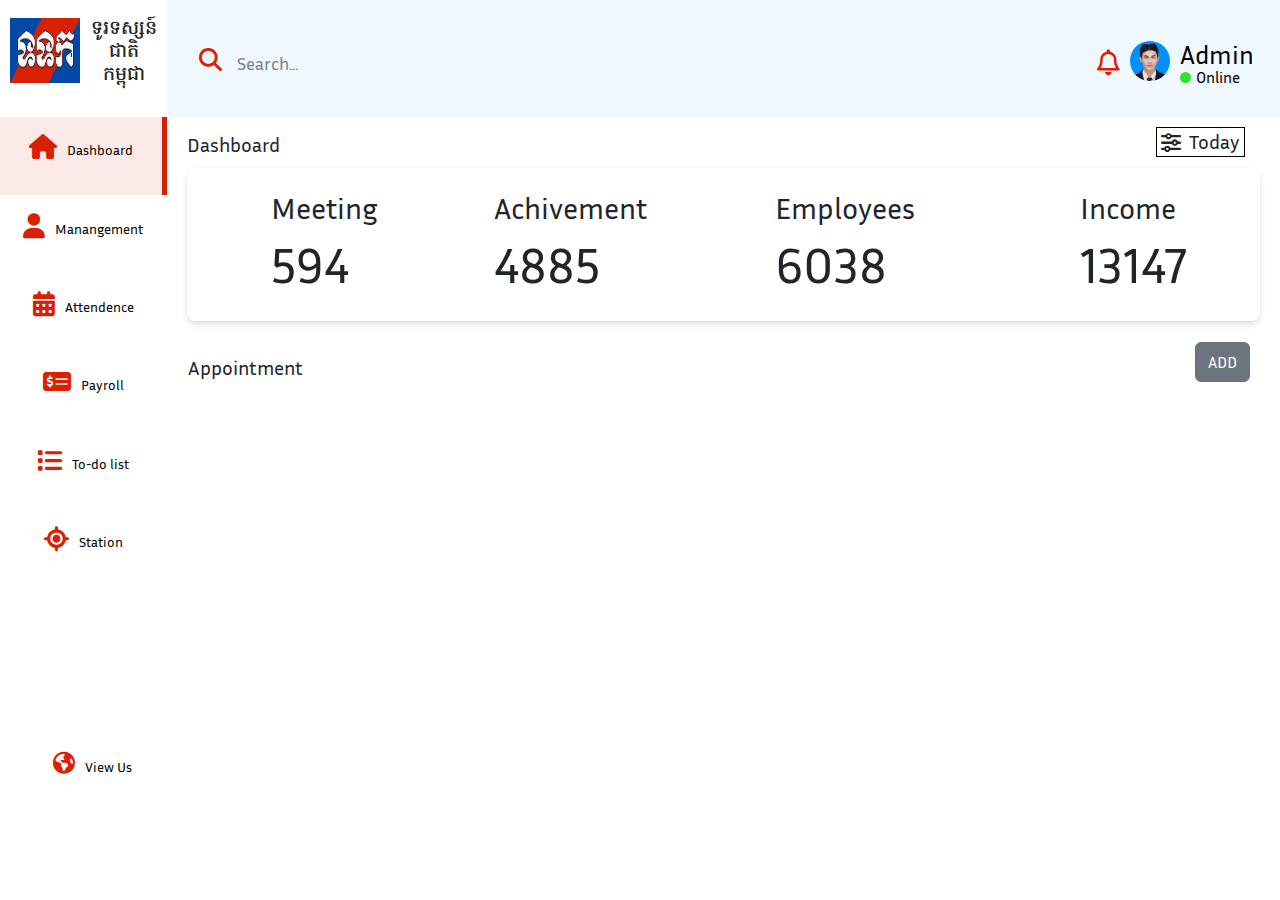
==== commit 02a00215: "add side bar mobile" ====
--- a/index.html
+++ b/index.html
@@ -24,7 +24,7 @@
     <main class="parent">
         <div class="children">
             <!-- Content 1 -->
-            <div class="content1">
+            <div class="content1" id="navbar">
                 <div class="sideabove">
                     <div class="above-box">
                         <div class="box-image">
@@ -33,21 +33,26 @@
                         <div class="box-title">
                             <h2>ទូរទស្សន៍ជាតិកម្ពុជា</h2>
                         </div>
-                    </div>
-                </div>
+                        <button id="close-sidebar-button" onclick="closeSidebar()" aria-label="close sidebar">
+                            <i class="fa-solid fa-chevron-left"></i>
+                          </button>
+                          <div id="overlay" onclick="closeSidebar()" aria-hidden="true" ></div>
+                    </div>
+                </div>
+                
                 <div class="sidebelow">
+                    
                     <div class="below-box1">
                         <div class="inside-box">
                             <a href="index.html" id="load" onclick="loadpage(event, 'index.html')">
-                                <ul><i class="fa-solid fa-house"></i></ul>
+                                <span><i class="fa-solid fa-house"></i></span>
                            <p>Dashboard</p>
-                           
                             </a>
                         </div>
                     </div>  
                     <div class="below-box"><div class="inside-box">
                         <a href="appointment.html" id="load" onclick="loadpage(event, 'appointment.html')">
-                            <ul><i class="fa-solid fa-user"></i></ul>
+                            <span><i class="fa-solid fa-user"></i></span>
                             <p>Manangement</p>
                         </a>     
                     </div>
@@ -55,7 +60,7 @@
                     <div class="below-box">
                         <div class="inside-box">
                             <a href="Attendence.html" id="load" onclick="loadpage(event, 'Attendence.html')">
-                                <ul><i class="fa-solid fa-calendar-days"></i></ul>
+                                <span><i class="fa-solid fa-calendar-days"></i></span>
                            <p>Attendence</p>
                             </a>
                             
@@ -64,7 +69,7 @@
                     <div class="below-box">
                         <div class="inside-box">
                             <a href="payroll.html" id="load" onclick="loadpage(event, 'payroll.html')">
-                            <ul><i class="fa-solid fa-money-check-dollar"></i></ul>
+                            <span><i class="fa-solid fa-money-check-dollar"></i></span>
                            <p>Payroll</p>
                             </a>
                             
@@ -72,7 +77,7 @@
                     </div>
                     <div class="below-box"><div class="inside-box">
                         <a href="todo.html" id="load" onclick="loadpage(event, 'todo.html')">
-                            <ul><i class="fa-solid fa-list"></i></ul>
+                            <span><i class="fa-solid fa-list"></i></span>
                        <p>To-do list</p>
                         </a>
                         
@@ -80,7 +85,7 @@
                     <div class="below-box">
                         <div class="inside-box">
                             <a href="Station.html" id="load" onclick="loadpage(event, 'Station.html')">
-                                <ul><i class="fa-solid fa-location-crosshairs"></i></ul>
+                                <span><i class="fa-solid fa-location-crosshairs"></i></span>
                            <p>Station</p>
                             </a>
                         </div>
@@ -89,17 +94,18 @@
                     <div class="footer-below">
                         <div class="inside-box">
                         <a href="https://www.tvk.gov.kh/">
-                            <ul><i class="fa-solid fa-earth-americas"></i></ul>
+                            <span><i class="fa-solid fa-earth-americas"></i></span>
                        <p>View Us</p>
                         </a>
                     </div>
                 </div>    
                 </div>
             </div>
+          
             <!-- Content 1 -->
 
             <!-- Content 2 -->
-            <div class="content2" id="id1">
+            <div class="content2">
                 <div class="sidebar1">
                     <div class="sidebar-in">
                         <div class="sidebar-in-1">
@@ -131,6 +137,9 @@
                     </div>
                     <div class="below-box-content2-inside2">
                         <div class="boxin-inside2">
+                            <button id="open-sidebar-button" onclick="openSidebar()" aria-label="open sidebar" aria-expanded="false" aria-controls="navbar">
+                                <i class="fa-solid fa-sliders"></i>
+                              </button>
                             <ul><i class="fa-solid fa-sliders"></i></ul>
                             <p>Today</p>
                         </div>
--- a/index.css
+++ b/index.css
@@ -41,7 +41,6 @@
 .box-image {
   width: 35%;
   height: 70px;
-  background-color: black;
 }
 .box-image img {
   width: 100%;
@@ -66,7 +65,6 @@
   width: 100%;
   height: 10%;
   display: flex;
-  text-align: center;
   justify-content: center;
   align-items: center;
   font-size: 25px;
@@ -80,7 +78,7 @@
   gap: 10px;
   text-decoration: none;
 }
-.inside-box a ul {
+.inside-box a span {
   color: #d92002;
 }
 .inside-box p {
@@ -100,12 +98,10 @@
 .footer-below {
   width: 100%;
   height: 10%;
-  margin: auto;
   margin-top: 165px;
   display: flex;
-  text-align: center;
+  justify-content: center;
   gap: 10px;
-  padding-left: 25%;
   font-size: 22px;
 }
 /* Content 1 */
@@ -339,6 +335,10 @@
 
 /* Content 2 */
 
+#close-sidebar-button, #open-sidebar-button{
+  display: none;
+}
+
 /* Card Design */
 .card {
   border: 1px solid #ddd;
@@ -442,18 +442,63 @@
   cursor: pointer;
   margin: 0;
 }
-
+#overlay{
+  position: fixed;
+  top: 0;
+  left: 0;
+  width: 100vw;
+  height: 100vh;
+  background-color: rgba(0, 0, 0, 0); /* Initially transparent */
+  visibility: hidden;
+  transition: background-color 300ms ease-in-out, visibility 0s linear 300ms;
+  z-index: 1000; /* Below sidebar but above content */
+}
 /* For Responsive screen */
 /* Styles for screens smaller than 768px (mobile) */
 @media (max-width: 767px) {
-  .content1 {
-    visibility: hidden;
-    display: none;
+  .content1{
+    z-index: 1000;
+    position: fixed;
+    height: 100vh;
+    display: block;
+    width: min(200px, 100%);
+    background-color: white;
+    left: -100%;
+    transition: left 350ms ease-out;
+  }
+  .content1.show{
+    display: block;
+    left: 0;
+  }
+  #close-sidebar-button{
+    border: none;
+    background-color: white;
+    cursor: pointer;
+    padding-right: 10px;
+    padding-top: 0.8em;
+  }
+  .sideabove{
+    padding-top: 0;
+  }
+  .box-title {
+    padding-top: 0.7em;
+    text-align: left;
+  }
+  .box-title h2{
+    font-size: 20px;
+  }
+  .box-image{
+    width: 47%;
+    height: 4em;
+    padding-left: 0.5em;
+  }
+  .above-box{
+    padding: 0;
+    padding-top: 0.7em;
   }
   .content2 {
     width: 100%;
     display: flex;
-    flex-wrap: wrap;
   }
   .sidebar-in-2 ul {
     padding-left: 0px;
@@ -486,17 +531,16 @@
     padding-top: 12px;
   }
   .boxin-inside2 {
-    height: 25px;
-    padding-right: 1.3em;
-    width: 10%;
-  }
-  .boxin-inside2 p {
-    visibility: hidden;
-  }
-  .boxin-inside2 ul {
-    padding-top: 3px;
-    padding-left: 3.5px;
-    font-size: 16px;
+    height: 1.3em;
+    width: 2em;
+    border: none;
+  }
+  .boxin-inside2 p,
+  .boxin-inside2  ul {
+    display: none;
+  }
+  .footer-below{
+    margin-top: 100px;
   }
   /* Sidebar 2 */
   .sidebar2 {
@@ -544,6 +588,15 @@
     visibility: hidden;
   }
   /* Sidebar 2 */
+
+/* For burgur menu */
+
+#close-sidebar-button, #open-sidebar-button{
+  display: block;
+  cursor: pointer;
+}
+
+/* For burgur menu */
 
   /* Sidebar 3 */
   .sidebar3 {
@@ -736,7 +789,6 @@
   .box-image {
     width: 45%;
     height: 65px;
-    background-color: black;
   }
   .box-image img {
     width: 100%;
@@ -752,8 +804,8 @@
   }
   .below-box,
 .below-box1 {
-  padding-top: 0.5em;
-  padding-right: 1em;
+  justify-content: center;
+  align-items: center;
 }
 .inside-box p{
   font-size: 0.9rem;
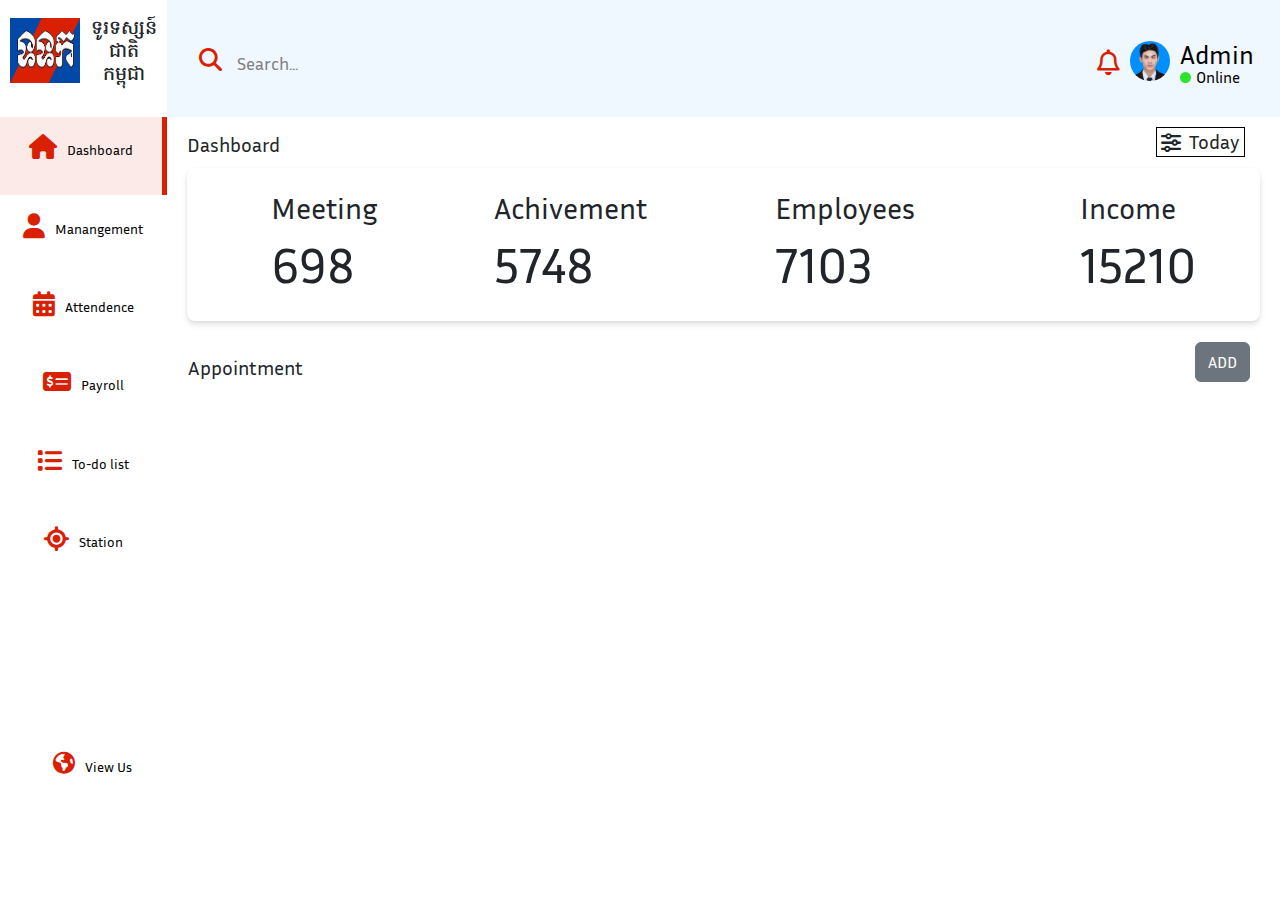
==== commit 33f9344d: "All Feature and responsive" ====
--- a/index.html
+++ b/index.html
@@ -1,324 +1,415 @@
 <html lang="en">
-<head>
-    <meta charset="UTF-8">
-    <meta name="viewport" content="width=device-width, initial-scale=1.0">
-    <link rel="stylesheet" href="index.css">
+  <head>
+    <meta charset="UTF-8" />
+    <meta name="viewport" content="width=device-width, initial-scale=1.0" />
+    <link rel="stylesheet" href="/css/index.css" />
+    <!-- Profile web link -->
+    <link rel="icon" href="./img/TVK.png" type="image/png">
+
     <!-- Font link -->
-    <link rel="preconnect" href="https://fonts.googleapis.com">
-    <link rel="preconnect" href="https://fonts.gstatic.com" crossorigin>
-    <link href="https://fonts.googleapis.com/css2?family=Hanuman:wght@100;300;400;700;900&family=Noto+Serif+Khmer:wght@100..900&family=Roboto:ital,wght@0,100..900;1,100..900&display=swap" rel="stylesheet">
-    <link rel="preconnect" href="https://fonts.googleapis.com">
-    <link rel="preconnect" href="https://fonts.gstatic.com" crossorigin>
-    <link href="https://fonts.googleapis.com/css2?family=Hanuman:wght@100;300;400;700;900&family=Noto+Serif+Khmer:wght@100..900&family=Roboto:ital,wght@0,100..900;1,100..900&display=swap" rel="stylesheet">
-    <link rel="preconnect" href="https://fonts.googleapis.com">
-    <link rel="preconnect" href="https://fonts.gstatic.com" crossorigin>
-    <link href="https://fonts.googleapis.com/css2?family=Hanuman:wght@100;300;400;700;900&family=Inria+Sans:ital,wght@0,300;0,400;0,700;1,300;1,400;1,700&family=Noto+Serif+Khmer:wght@100..900&family=Roboto:ital,wght@0,100..900;1,100..900&display=swap" rel="stylesheet">
+    <link rel="preconnect" href="https://fonts.googleapis.com" />
+    <link rel="preconnect" href="https://fonts.gstatic.com" crossorigin />
+    <link
+      href="https://fonts.googleapis.com/css2?family=Hanuman:wght@100;300;400;700;900&family=Noto+Serif+Khmer:wght@100..900&family=Roboto:ital,wght@0,100..900;1,100..900&family=Inria+Sans:ital,wght@0,300;0,400;0,700;1,300;1,400;1,700&display=swap"
+      rel="stylesheet"
+    />
+
     <!-- Icon link -->
-     <link rel="stylesheet" href="https://cdnjs.cloudflare.com/ajax/libs/font-awesome/6.7.2/css/all.min.css">
-     <!-- Bootstrap Link -->
-    <link href="https://cdn.jsdelivr.net/npm/bootstrap@5.3.0/dist/css/bootstrap.min.css" rel="stylesheet">
+    <link
+      rel="stylesheet"
+      href="https://cdnjs.cloudflare.com/ajax/libs/font-awesome/6.7.2/css/all.min.css"
+    />
+
+    <!-- Bootstrap Link -->
+    <link
+      href="https://cdn.jsdelivr.net/npm/bootstrap@5.3.0/dist/css/bootstrap.min.css"
+      rel="stylesheet"
+    />
     <script src="https://cdn.jsdelivr.net/npm/bootstrap@5.3.0/dist/js/bootstrap.bundle.min.js"></script>
+
     <title>TVK Homepage</title>
 </head>
-<body>
+
+  <body>
     <main class="parent">
-        <div class="children">
-            <!-- Content 1 -->
-            <div class="content1" id="navbar">
-                <div class="sideabove">
-                    <div class="above-box">
-                        <div class="box-image">
-                            <img src="img/TVK.png" alt="">
-                        </div>
-                        <div class="box-title">
-                            <h2>ទូរទស្សន៍ជាតិកម្ពុជា</h2>
-                        </div>
-                        <button id="close-sidebar-button" onclick="closeSidebar()" aria-label="close sidebar">
-                            <i class="fa-solid fa-chevron-left"></i>
-                          </button>
-                          <div id="overlay" onclick="closeSidebar()" aria-hidden="true" ></div>
+      <div class="children">
+        <!-- Content 1 -->
+        <div class="content1" id="navbar">
+          <div class="sideabove">
+            <div class="above-box">
+              <div class="box-image">
+                <img src="../img/TVK.png" alt="" />
+              </div>
+              <div class="box-title">
+                <h2>ទូរទស្សន៍ជាតិកម្ពុជា</h2>
+              </div>
+              <button
+                id="close-sidebar-button"
+                onclick="closeSidebar()"
+                aria-label="close sidebar"
+              >
+                <i class="fa-solid fa-chevron-left"></i>
+              </button>
+              <div
+                id="overlay"
+                onclick="closeSidebar()"
+                aria-hidden="true"
+              ></div>
+            </div>
+          </div>
+          <div class="sidebelow">
+            <div class="below-box1">
+              <div class="inside-box">
+                <a
+                  href="index.html"
+                  id="load"
+                  onclick="loadpage(event, 'index.html')"
+                >
+                  <span><i class="fa-solid fa-house"></i></span>
+                  <p>Dashboard</p>
+                </a>
+              </div>
+            </div>
+            <div class="below-box2">
+              <div class="inside-box">
+                <a
+                  href="./html/appointment.html"
+                  id="load"
+                  onclick="loadpage(event, 'appointment.html')"
+                >
+                  <span><i class="fa-solid fa-user"></i></span>
+                  <p>Manangement</p>
+                </a>
+              </div>
+            </div>
+            <div class="below-box3">
+              <div class="inside-box">
+                <a
+                  href="./html/Attendence.html"
+                  id="load"
+                  onclick="loadpage(event, 'Attendence.html')"
+                >
+                  <span><i class="fa-solid fa-calendar-days"></i></span>
+                  <p>Attendence</p>
+                </a>
+              </div>
+            </div>
+            <div class="below-box4">
+              <div class="inside-box">
+                <a
+                  href="./html/payroll.html"
+                  id="load"
+                  onclick="loadpage(event, 'payroll.html')"
+                >
+                  <span><i class="fa-solid fa-money-check-dollar"></i></span>
+                  <p>Payroll</p>
+                </a>
+              </div>
+            </div>
+            <div class="below-box5">
+              <div class="inside-box">
+                <a
+                  href="./html/todo.html"
+                  id="load"
+                  onclick="loadpage(event, 'todo.html')"
+                >
+                  <span><i class="fa-solid fa-list"></i></span>
+                  <p>To-do list</p>
+                </a>
+              </div>
+            </div>
+            <div class="below-box6">
+              <div class="inside-box">
+                <a
+                  href="./html/Station.html"
+                  id="load"
+                  onclick="loadpage(event, 'Station.html')"
+                >
+                  <span><i class="fa-solid fa-location-crosshairs"></i></span>
+                  <p>Station</p>
+                </a>
+              </div>
+            </div>
+
+            <div class="footer-below">
+              <div class="inside-box">
+                <a href="https://www.tvk.gov.kh/">
+                  <span><i class="fa-solid fa-earth-americas"></i></span>
+                  <p>View Us</p>
+                </a>
+              </div>
+            </div>
+          </div>
+        </div>
+
+        <!-- Content 1 -->
+
+        <!-- Content 2 -->
+        <div class="content2">
+          <div class="sidebar1">
+            <div class="sidebar-in">
+              <div class="sidebar-in-1">
+                <ul>
+                  <i class="fa-solid fa-magnifying-glass"></i>
+                </ul>
+                <p>Search...</p>
+              </div>
+              <div class="sidebar-in-2">
+                <div class="sidebar-in-2-controll">
+                  <ul class="ring-icon">
+                    <i class="fa-regular fa-bell"></i>
+                  </ul>
+                  <div class="sidebar-in-2-img">
+                    <img src="../img/CV.jpg" alt="" />
+                  </div>
+                  <div class="sidebar-in-2-detail">
+                    <div class="box-in-1">
+                      <p>Admin</p>
                     </div>
-                </div>
-                
-                <div class="sidebelow">
-                    
-                    <div class="below-box1">
-                        <div class="inside-box">
-                            <a href="index.html" id="load" onclick="loadpage(event, 'index.html')">
-                                <span><i class="fa-solid fa-house"></i></span>
-                           <p>Dashboard</p>
-                            </a>
-                        </div>
-                    </div>  
-                    <div class="below-box"><div class="inside-box">
-                        <a href="appointment.html" id="load" onclick="loadpage(event, 'appointment.html')">
-                            <span><i class="fa-solid fa-user"></i></span>
-                            <p>Manangement</p>
-                        </a>     
+                    <div class="box-in-2">
+                      <div class="circle"></div>
+                      <p>Online</p>
                     </div>
-                </div>
-                    <div class="below-box">
-                        <div class="inside-box">
-                            <a href="Attendence.html" id="load" onclick="loadpage(event, 'Attendence.html')">
-                                <span><i class="fa-solid fa-calendar-days"></i></span>
-                           <p>Attendence</p>
-                            </a>
-                            
-                        </div>
+                  </div>
+                </div>
+              </div>
+            </div>
+          </div>
+          <div class="below-box-content2">
+            <div class="below-box-content2-inside1">
+              <p>Dashboard</p>
+            </div>
+            <div class="below-box-content2-inside2">
+              <div class="boxin-inside2">
+                <button
+                  id="open-sidebar-button"
+                  onclick="openSidebar()"
+                  aria-label="open sidebar"
+                  aria-expanded="false"
+                  aria-controls="navbar"
+                >
+                  <i class="fa-solid fa-sliders"></i>
+                </button>
+                <ul>
+                  <i class="fa-solid fa-sliders"></i>
+                </ul>
+                <p>Today</p>
+              </div>
+            </div>
+          </div>
+          <div class="sidebar2">
+            <div class="sidebar2-content">
+              <div class="sidebar2-content-box1">
+                <div class="box-img">
+                  <img src="../img/pic1.jpg" alt="" />
+                </div>
+                <div class="box-title-content2">
+                  <div class="for-title">
+                    <p class="title-detail-for2">Meeting</p>
+                    <div class="alertt">
+                      <p>+25%</p>
                     </div>
-                    <div class="below-box">
-                        <div class="inside-box">
-                            <a href="payroll.html" id="load" onclick="loadpage(event, 'payroll.html')">
-                            <span><i class="fa-solid fa-money-check-dollar"></i></span>
-                           <p>Payroll</p>
-                            </a>
-                            
-                        </div>
+                  </div>
+                  <div class="for-detail">
+                    <span class="counter" data-target="1165"> 1165 </span>
+                  </div>
+                </div>
+              </div>
+              <div class="sidebar2-content-box2">
+                <div class="box-img">
+                  <img src="../img/pic2.jpg" alt="" />
+                </div>
+                <div class="box-title-content2">
+                  <div class="for-title">
+                    <p>Achivement</p>
+                    <div class="alertt">
+                      <p>+10%</p>
                     </div>
-                    <div class="below-box"><div class="inside-box">
-                        <a href="todo.html" id="load" onclick="loadpage(event, 'todo.html')">
-                            <span><i class="fa-solid fa-list"></i></span>
-                       <p>To-do list</p>
-                        </a>
-                        
-                    </div></div>
-                    <div class="below-box">
-                        <div class="inside-box">
-                            <a href="Station.html" id="load" onclick="loadpage(event, 'Station.html')">
-                                <span><i class="fa-solid fa-location-crosshairs"></i></span>
-                           <p>Station</p>
-                            </a>
-                        </div>
+                  </div>
+                  <div class="for-detail">
+                    <span class="counter" data-target="9580"> 9580 </span>
+                  </div>
+                </div>
+              </div>
+              <div class="sidebar2-content-box3">
+                <div class="box-img">
+                  <img src="../img/pic3.jpg" alt="" />
+                </div>
+                <div class="box-title-content2">
+                  <div class="for-title">
+                    <p>Employees</p>
+                    <div class="alertt">
+                      <p>+28%</p>
                     </div>
-                    
-                    <div class="footer-below">
-                        <div class="inside-box">
-                        <a href="https://www.tvk.gov.kh/">
-                            <span><i class="fa-solid fa-earth-americas"></i></span>
-                       <p>View Us</p>
-                        </a>
-                    </div>
-                </div>    
-                </div>
-            </div>
-          
-            <!-- Content 1 -->
-
-            <!-- Content 2 -->
-            <div class="content2">
-                <div class="sidebar1">
-                    <div class="sidebar-in">
-                        <div class="sidebar-in-1">
-                            <ul><i class="fa-solid fa-magnifying-glass"></i></ul>
-                            <p>Search...</p>
-                        </div>
-                        <div class="sidebar-in-2">
-                            <div class="sidebar-in-2-controll">
-                            <ul class="ring-icon" ><i class="fa-regular fa-bell"></i></ul>
-                            <div class="sidebar-in-2-img">
-                            <img src="img/CV.jpg" alt="">
-                        </div>
-                        <div class="sidebar-in-2-detail">
-                            <div class="box-in-1">
-                                <p>Admin</p>
-                            </div>
-                            <div class="box-in-2">
-                                <div class="circle"></div>
-                                <p>Online</p>
-                            </div>
-                        </div>
-                        </div>
-                    </div>
-                    </div>
-                </div>  
-                <div class="below-box-content2">
-                    <div class="below-box-content2-inside1">
-                        <p>Dashboard</p>
-                    </div>
-                    <div class="below-box-content2-inside2">
-                        <div class="boxin-inside2">
-                            <button id="open-sidebar-button" onclick="openSidebar()" aria-label="open sidebar" aria-expanded="false" aria-controls="navbar">
-                                <i class="fa-solid fa-sliders"></i>
-                              </button>
-                            <ul><i class="fa-solid fa-sliders"></i></ul>
-                            <p>Today</p>
-                        </div>
-                    </div>
-                </div>
-                <div class="sidebar2">
-                    <div class="sidebar2-content">
-                        <div class="sidebar2-content-box1">
-                            <div class="box-img">
-                                <img src="img/pic1.jpg" alt="">
-                            </div>
-                            <div class="box-title-content2">
-                                <div class="for-title">
-                                    <p class="title-detail-for2" >Meeting</p>
-                                    <div class="alertt">
-                                        <p>+25%</p>
-                                    </div>
-                                </div>
-                                <div class="for-detail">
-                                    <span class="counter" data-target="1165">
-                                       1165 
-                                    </span>
-                                </div>
-                            </div>
-                        </div>
-                        <div class="sidebar2-content-box2">
-                            <div class="box-img">
-                                <img src="img/pic2.jpg" alt="">
-                            </div>
-                            <div class="box-title-content2">
-                                <div class="for-title">
-                                    <p>Achivement</p>
-                                    <div class="alertt">
-                                        <p>+10%</p>
-                                    </div>
-                                </div>
-                                <div class="for-detail">
-                                    <span class="counter" data-target="9580">
-                                        9580
-                                     </span>
-                                </div>
-                            </div>
-                        </div>
-                        <div class="sidebar2-content-box3">
-                            <div class="box-img">
-                                <img src="img/pic3.jpg" alt="">
-                            </div>
-                            <div class="box-title-content2">
-                                <div class="for-title">
-                                    <p>Employees</p>
-                                    <div class="alertt">
-                                        <p>+28%</p>
-                                    </div>
-                                </div>
-                                <div class="for-detail">
-                                    <span class="counter" data-target="11840">
-                                        11840
-                                     </span>
-                                </div>
-                            </div>
-                        </div>
-                        <div class="sidebar2-content-box4">
-                            <div class="box-img">
-                                <img src="img/pic4.jpg" alt="">
-                            </div>
-                            <div class="box-title-content2">
-                                <div class="for-title">
-                                    <p>Income</p>
-                                    <div class="alertt">
-                                        +5%
-                                    </div>
-                                </div>
-                                <div class="for-detail">
-                                    <span class="counter" data-target="25780">
-                                        2578
-                                     </span>
-                                </div>
-                            </div>
-                        </div>
-                    </div>
-                </div>
-                <div class="sidebar3">
-                    <div class="sidebar3-content">
-                        <div class="box-title-sidebar3">
-                            <p>Appointment</p>
-                        </div>
-                        <div class="box-button-sidebar3">
-                            <button id="addButton" class="btn btn-secondary  mb-4" data-bs-toggle="modal" data-bs-target="#cardModal">
-                                ADD
-                            </button>
-                        </div>
-                    </div>
-                </div>
-                <div id="cardContainer" class="row"></div>
-            </div>
-            <!-- Content 2 -->
-             <!-- For pop up  -->
-             <!-- Modal -->
-<div class="modal fade" id="cardModal" tabindex="-1" aria-labelledby="cardModalLabel" aria-hidden="true">
-    <div class="modal-dialog">
-        <div class="modal-content">
-            <div class="modal-header">
+                  </div>
+                  <div class="for-detail">
+                    <span class="counter" data-target="11840"> 11840 </span>
+                  </div>
+                </div>
+              </div>
+              <div class="sidebar2-content-box4">
+                <div class="box-img">
+                  <img src="../img/pic4.jpg" alt="" />
+                </div>
+                <div class="box-title-content2">
+                  <div class="for-title">
+                    <p>Income</p>
+                    <div class="alertt">+5%</div>
+                  </div>
+                  <div class="for-detail">
+                    <span class="counter" data-target="25780"> 2578 </span>
+                  </div>
+                </div>
+              </div>
+            </div>
+          </div>
+          <div class="sidebar3">
+            <div class="sidebar3-content">
+              <div class="box-title-sidebar3">
+                <p>Appointment</p>
+              </div>
+              <div class="box-button-sidebar3">
+                <button
+                  id="addButton"
+                  class="btn btn-secondary mb-4"
+                  data-bs-toggle="modal"
+                  data-bs-target="#cardModal"
+                >
+                  ADD
+                </button>
+              </div>
+            </div>
+          </div>
+          <div id="cardContainer" class="row"></div>
+        </div>
+        <!-- Content 2 -->
+        <!-- For pop up  -->
+        <!-- Modal -->
+        <div
+          class="modal fade"
+          id="cardModal"
+          tabindex="-1"
+          aria-labelledby="cardModalLabel"
+          aria-hidden="true"
+        >
+          <div class="modal-dialog">
+            <div class="modal-content">
+              <div class="modal-header">
                 <h5 class="modal-title" id="cardModalLabel">Add New Card</h5>
-                <button type="button" class="btn-close" data-bs-dismiss="modal" aria-label="Close"></button>
-            </div>
-            <div class="modal-body">
+                <button
+                  type="button"
+                  class="btn-close"
+                  data-bs-dismiss="modal"
+                  aria-label="Close"
+                ></button>
+              </div>
+              <div class="modal-body">
                 <!-- Form inside the modal -->
                 <form id="cardForm">
-                    <!-- Profile Image -->
-                    <div class="mb-3">
-                        <label for="profileImage" class="form-label">Profile Image</label>
-                        <input type="file" class="form-control" id="profileImage" accept="image/*" required>
-                    </div>
-
-                    <!-- Full Name -->
-                    <div class="mb-3">
-                        <label for="fullName" class="form-label">Full Name</label>
-                        <input type="text" class="form-control" id="fullName" placeholder="Enter full name" required>
-                    </div>
-
-                    <!-- Position -->
-                    <div class="mb-3">
-                        <label for="position" class="form-label">Position</label>
-                        <input type="text" class="form-control" id="position" placeholder="Enter position" required>
-                    </div>
-
-                    <!-- Location (From) -->
-                    <div class="mb-3">
-                        <label for="locationFrom" class="form-label">From</label>
-                        <select class="form-select" id="locationFrom" required>
-                            <option value="Phnom Penh">Phnom Penh</option>
-                            <option value="Siem Reap">Siem Reap</option>
-                            <option value="Sihanoukville">Sihanoukville</option>
-                        </select>
-                    </div>
-
-                    <!-- Location (To) -->
-                    <div class="mb-3">
-                        <label for="locationTo" class="form-label">To</label>
-                        <select class="form-select" id="locationTo" required>
-                            <option value="Phnom Penh">Phnom Penh</option>
-                            <option value="Siem Reap">Siem Reap</option>
-                            <option value="Sihanoukville">Sihanoukville</option>
-                        </select>
-                    </div>
-
-                    <!-- Date -->
-                    <div class="mb-3">
-                        <label for="date" class="form-label">Date</label>
-                        <input type="date" class="form-control" id="date" required>
-                    </div>
+                  <!-- Profile Image -->
+                  <div class="mb-3">
+                    <label for="profileImage" class="form-label"
+                      >Profile Image</label
+                    >
+                    <input
+                      type="file"
+                      class="form-control"
+                      id="profileImage"
+                      accept="image/*"
+                      required
+                    />
+                  </div>
+
+                  <!-- Full Name -->
+                  <div class="mb-3">
+                    <label for="fullName" class="form-label">Full Name</label>
+                    <input
+                      type="text"
+                      class="form-control"
+                      id="fullName"
+                      placeholder="Enter full name"
+                      required
+                    />
+                  </div>
+
+                  <!-- Position -->
+                  <div class="mb-3">
+                    <label for="position" class="form-label">Position</label>
+                    <input
+                      type="text"
+                      class="form-control"
+                      id="position"
+                      placeholder="Enter position"
+                      required
+                    />
+                  </div>
+
+                  <!-- Location (From) -->
+                  <div class="mb-3">
+                    <label for="locationFrom" class="form-label">From</label>
+                    <select class="form-select" id="locationFrom" required>
+                      <option value="Phnom Penh">Phnom Penh</option>
+                      <option value="Siem Reap">Siem Reap</option>
+                      <option value="Sihanoukville">Sihanoukville</option>
+                    </select>
+                  </div>
+
+                  <!-- Location (To) -->
+                  <div class="mb-3">
+                    <label for="locationTo" class="form-label">To</label>
+                    <select class="form-select" id="locationTo" required>
+                      <option value="Phnom Penh">Phnom Penh</option>
+                      <option value="Siem Reap">Siem Reap</option>
+                      <option value="Sihanoukville">Sihanoukville</option>
+                    </select>
+                  </div>
+
+                  <!-- Date -->
+                  <div class="mb-3">
+                    <label for="date" class="form-label">Date</label>
+                    <input
+                      type="date"
+                      class="form-control"
+                      id="date"
+                      required
+                    />
+                  </div>
                 </form>
-            </div>
-            <div class="modal-footer">
-                <button type="button" class="btn btn-secondary" data-bs-dismiss="modal">Cancel</button>
-                <button type="submit" form="cardForm" class="btn btn-primary">Save Card</button>
-            </div>
+              </div>
+              <div class="modal-footer">
+                <button
+                  type="button"
+                  class="btn btn-secondary"
+                  data-bs-dismiss="modal"
+                >
+                  Cancel
+                </button>
+                <button type="submit" form="cardForm" class="btn btn-primary">
+                  Save Card
+                </button>
+              </div>
+            </div>
+          </div>
         </div>
-    </div>
-</div>
-            <!-- For pop up  -->                  
-        </div>
+        <!-- For pop up  -->
+      </div>
     </main>
-    <script src="index.js" >
-          function loadPage(event, url) {
-        event.preventDefault(); // Prevent page reload
-        
-        // Add fade-out effect before hiding the link
-        const link = document.getElementById("loadLink");
-        link.classList.add("fade-out");
-    
-        // Fetch content of the second page (page2.html)
-        fetch(url)
-            .then(response => response.text())  // Convert response to HTML content
-            .then(data => {
-                document.getElementById("content").innerHTML = data;  // Load content into 'content' div
-            })
-            .catch(error => console.error('Error:', error));  // Handle any errors
-    }
+    <script src="/js/index.js">
+            function loadPage(event, url) {
+          event.preventDefault(); // Prevent page reload
+
+          // Add fade-out effect before hiding the link
+          const link = document.getElementById("loadLink");
+          link.classList.add("fade-out");
+
+          // Fetch content of the second page (page2.html)
+          fetch(url)
+              .then(response => response.text())  // Convert response to HTML content
+              .then(data => {
+                  document.getElementById("content").innerHTML = data;  // Load content into 'content' div
+              })
+              .catch(error => console.error('Error:', error));  // Handle any errors
+      }
     </script>
-</body>
-</html>+  </body>
+</html>
--- a/css/index.css
+++ b/css/index.css
@@ -0,0 +1,1037 @@
+* {
+  margin: 0;
+  padding: 0;
+  box-sizing: border-box;
+}
+
+.parent {
+  width: 100%;
+  font-family: Inria Sans;
+}
+
+.children {
+  width: 100%;
+  height: 100%;
+  display: flex;
+}
+
+/* Content 1 */
+.content1 {
+  width: 15%;
+  height: 100%;
+}
+
+/* Side Above */
+.sideabove {
+  width: 100%;
+  height: 13%;
+  display: flex;
+  padding-top: 16px;
+  background-color: rgb(255, 255, 255);
+  font-family: Hanuman;
+}
+.above-box {
+  width: 100%;
+  height: 80%;
+  display: flex;
+  padding-left: 35px;
+  padding-top: 8px;
+  gap: 10px;
+}
+.box-image {
+  width: 35%;
+  height: 70px;
+}
+.box-image img {
+  width: 100%;
+  height: 100%;
+}
+.box-title {
+  width: 50%;
+  height: 30px;
+  text-align: center;
+}
+/* Side Above */
+
+/* Side Below */
+.sidebelow {
+  width: 100%;
+  height: 87%;
+  display: flex;
+  flex-direction: column;
+}
+.below-box1,
+.below-box2,
+.below-box3,
+.below-box4,
+.below-box5,
+.below-box6 {
+  width: 100%;
+  height: 10%;
+  display: flex;
+  justify-content: center;
+  align-items: center;
+  font-size: 25px;
+}
+.below-box1 {
+  background-color: #d91f0218;
+  border-right: 5px solid #d92002;
+}
+.inside-box a {
+  display: flex;
+  gap: 10px;
+  text-decoration: none;
+}
+.inside-box a span {
+  color: #d92002;
+}
+.inside-box p {
+  font-size: 16px;
+  padding-top: 4px;
+  color: black;
+}
+.below-box1:hover,
+.below-box2:hover,
+.below-box3:hover,
+.below-box4:hover,
+.below-box5:hover,
+.below-box6:hover {
+  background-color: #d91f0218;
+  border-right: 5px solid #d92002;
+}
+/* Footer */
+.footer-below {
+  width: 100%;
+  height: 10%;
+  margin-top: 165px;
+  display: flex;
+  justify-content: center;
+  gap: 10px;
+  font-size: 22px;
+}
+/* Content 1 */
+/* Content 2 */
+.content2 {
+  width: 85%;
+  height: 100%;
+  display: flex;
+  flex-wrap: wrap;
+}
+.sidebar1 {
+  width: 100%;
+  height: 13%;
+  padding-top: 29px;
+  background-color: aliceblue;
+}
+.sidebar-in {
+  width: 100%;
+  height: 70%;
+  display: flex;
+  justify-content: space-between;
+  align-items: center;
+  padding-left: 20px;
+  padding-right: 20px;
+  background-color: aliceblue;
+}
+.sidebar-in-1 {
+  width: 50%;
+  height: 40px;
+  align-items: center;
+  font-size: 23px;
+  color: #d92002;
+  padding-top: 15px;
+  display: flex;
+  gap: 15px;
+}
+.sidebar-in-1 p {
+  font-size: 18px;
+  padding-top: 8px;
+  color: grey;
+}
+.sidebar-in-2 {
+  width: 50%;
+  height: 50px;
+  font-size: 26px;
+  color: #d92002;
+  display: flex;
+  justify-content: flex-end;
+}
+.sidebar-in-2 ul {
+  padding-top: 15px;
+}
+.sidebar-in-2-img {
+  padding-top: 6px;
+}
+.sidebar-in-2-img img {
+  width: 40px;
+  height: 40px;
+  border-radius: 50%;
+  object-fit: cover;
+  object-position: top;
+}
+.sidebar-in-2-detail {
+  width: 100px;
+  height: 100%;
+  color: black;
+}
+.sidebar-in-2-controll {
+  height: 100%;
+  display: flex;
+  gap: 10px;
+}
+.box-in-1 {
+  width: 100%;
+  height: 50%;
+}
+.box-in-2 {
+  width: 100%;
+  height: 50%;
+  padding-top: 5px;
+  display: flex;
+  font-size: 16px;
+  gap: 5px;
+}
+.circle {
+  width: 11px;
+  height: 11px;
+  border-radius: 50%;
+  margin-top: 5px;
+  background-color: rgb(44, 228, 44);
+}
+.below-box-content2 {
+  width: 100%;
+  height: 8.7%;
+  padding-top: 20px;
+  display: flex;
+}
+.below-box-content2-inside1 {
+  width: 50%;
+  height: 60%;
+  font-size: 23px;
+  padding-left: 50px;
+  padding-top: 5px;
+}
+.below-box-content2-inside2 {
+  width: 50%;
+  height: 60%;
+  display: flex;
+  justify-content: flex-end;
+  padding-right: 35px;
+}
+.boxin-inside2 {
+  width: 12%;
+  height: 100%;
+  font-size: 18px;
+  display: flex;
+  gap: 3px;
+  border: 1px solid black;
+  padding-top: 1px;
+}
+.boxin-inside2 ul {
+  padding-top: 10px;
+  padding-left: 10px;
+}
+.boxin-inside2 p {
+  font-size: 20px;
+  padding-top: 3px;
+  padding-left: 5px;
+}
+.sidebar2 {
+  width: 100%;
+  height: 20%;
+  padding-left: 50px;
+  padding-right: 35px;
+}
+.sidebar2-content {
+  width: 100%;
+  height: 100%;
+  display: flex;
+  justify-content: space-around;
+  flex-wrap: wrap;
+  gap: 2rem;
+  box-shadow: 0 4px 6px rgba(0, 0, 0, 0.1), 0 1px 3px rgba(0, 0, 0, 0.06); /* Modern shadow */
+  border-radius: 8px; /* Optional: rounded corners for a modern look */
+  background-color: #fff; /* Optional: Add background color if needed */
+  padding-left: 20px;
+}
+
+.sidebar2-content-box1,
+.sidebar2-content-box2,
+.sidebar2-content-box3,
+.sidebar2-content-box4 {
+  width: 20%;
+  height: 100%;
+  padding-top: 10px;
+  display: flex;
+}
+.box-img {
+  width: 40%;
+  height: 90%;
+  background-color: white;
+}
+.box-img img {
+  width: 100%;
+  height: 100%;
+  object-fit: contain;
+}
+.box-title-content2 {
+  width: 60%;
+  height: 100%;
+}
+.for-title {
+  width: 100%;
+  height: 30%;
+  font-size: 25px;
+  display: flex;
+}
+.alertt {
+  width: 40px;
+  height: 15px;
+  background-color: rgb(60, 255, 60);
+  margin-left: 10px;
+  margin-top: 9px;
+  border-radius: 10px;
+  font-size: 14px;
+  padding-bottom: 18px;
+}
+.for-detail {
+  width: 100%;
+  height: 70%;
+}
+.counter {
+  font-size: 75px;
+  display: flex;
+}
+.unit {
+  padding-left: 5px;
+  padding-top: 47px;
+  font-size: 30px;
+  color: rgb(170, 166, 166);
+}
+/* Sidebar3 */
+.sidebar3 {
+  width: 100%;
+  height: 10%;
+  padding-top: 20px;
+}
+.sidebar3-content {
+  width: 100%;
+  height: 50%;
+  display: flex;
+}
+.box-title-sidebar3 {
+  width: 50%;
+  height: 100%;
+  font-size: 23px;
+  padding-left: 50px;
+  padding-top: 25px;
+}
+.box-button-sidebar3 {
+  width: 50%;
+  height: 100%;
+  display: flex;
+  justify-content: flex-end;
+  padding-right: 30px;
+}
+.box-button-sidebar3 button {
+  height: 100%;
+}
+/* Sidebar3 */
+
+/* Content 2 */
+
+#close-sidebar-button,
+#open-sidebar-button {
+  display: none;
+}
+
+/* Card Design */
+.card {
+  border: 1px solid #ddd;
+  border-radius: 8px;
+  box-shadow: 0 4px 8px rgba(0, 0, 0, 0.1);
+  padding: 16px;
+}
+#cardContainer {
+  width: 95%; /* Full width of the parent container */
+  height: 500px; /* Set a specific height */
+  overflow-y: auto; /* Enable vertical scrolling if content exceeds height */
+  overflow-x: hidden; /* Prevent horizontal scrolling */
+  padding: 10px; /* Add some padding for spacing */
+  padding-left: 50px;
+}
+
+/* First Section: Profile Image, Full Name, Position */
+.card-section-1 {
+  text-align: center;
+  display: flex;
+  padding-left: 20px;
+  border-bottom: 1px solid grey;
+}
+.card-section-1 ul {
+  margin-top: 22px;
+  font-size: 12px;
+  padding-left: 50px;
+  color: rgb(60, 255, 60);
+}
+.detail {
+  padding-top: 15px;
+  padding-left: 40px;
+}
+.card-profile-image {
+  width: 70px;
+  height: 70px;
+  border-radius: 50%;
+  object-fit: cover;
+  object-position: top;
+  margin-bottom: 15px;
+}
+
+.card-full-name {
+  font-size: 1.35rem;
+  font-weight: bold;
+  margin: 0;
+}
+
+.card-position {
+  font-size: 0.9rem;
+  color: #666;
+  margin: 0;
+}
+
+/* Second Section: Location and Date */
+.card-section-2 {
+  align-items: center;
+  margin-top: 16px;
+  padding-bottom: 40px;
+  border-bottom: 1px solid grey;
+}
+
+.card-location {
+  text-align: center;
+  font-size: 20px;
+}
+.card-location-from,
+.card-location-to {
+  font-weight: bold;
+  gap: 20px;
+}
+.card-date {
+  font-size: 0.875rem;
+  color: #666;
+  width: 100%;
+  display: flex;
+  padding-bottom: 20px;
+}
+.loca {
+  width: 50%;
+  display: flex;
+}
+.diate {
+  width: 50%;
+  display: flex;
+  justify-content: flex-end;
+}
+.card-date ul {
+  color: #d92002;
+  font-size: 17px;
+  padding-right: 10px;
+}
+/* Third Section: View Detail */
+.card-section-3 {
+  text-align: center;
+  margin-top: 16px;
+}
+
+.card-view-detail {
+  color: #007bff;
+  cursor: pointer;
+  margin: 0;
+}
+#overlay {
+  position: fixed;
+  top: 0;
+  left: 0;
+  width: 100vw;
+  height: 100vh;
+  background-color: rgba(0, 0, 0, 0); /* Initially transparent */
+  visibility: hidden;
+  transition: background-color 300ms ease-in-out, visibility 0s linear 300ms;
+  z-index: 1000; /* Below sidebar but above content */
+}
+/* For Responsive screen */
+/* Styles for screens smaller than 768px (mobile) */
+@media (max-width: 767px) {
+  .content1 {
+    z-index: 1000;
+    position: fixed;
+    height: 100vh;
+    display: block;
+    width: min(200px, 100%);
+    background-color: white;
+    left: -100%;
+    transition: left 350ms ease-out;
+  }
+  .content1.show {
+    display: block;
+    left: 0;
+  }
+  #close-sidebar-button {
+    border: none;
+    background-color: white;
+    cursor: pointer;
+    padding-right: 10px;
+    padding-top: 0.8em;
+  }
+  .sideabove {
+    padding-top: 0;
+  }
+  .box-title {
+    padding-top: 0.7em;
+    text-align: left;
+    padding-left: 0.3em;
+  }
+  .box-title h2 {
+    font-size: 20px;
+  }
+  .box-image {
+    width: 47%;
+    height: 4em;
+    padding-left: 0.5em;
+  }
+  .above-box {
+    padding: 0;
+    padding-top: 0.7em;
+  }
+  .above-box i {
+    color: black;
+  }
+  #close-sidebar-button,
+  #open-sidebar-button {
+    display: block;
+    cursor: pointer;
+  }
+  /* Content1 */
+
+/*Content2 */
+  .content2 {
+    width: 100%;
+    display: flex;
+  }
+  .sidebar-in-2 ul {
+    padding-left: 0px;
+  }
+  .sidebar-in {
+    padding-left: 0px;
+    padding-right: 0px;
+  }
+  .circle {
+    visibility: hidden;
+  }
+  .sidebar-in-2 {
+    justify-content: flex-end;
+    margin-right: 0px;
+    padding-right: 0px;
+  }
+  /* For Dashborad bar */
+  .below-box-content2 {
+    width: 100%;
+    height: 50px;
+    padding-top: 0px;
+    margin-bottom: 0px;
+  }
+  .below-box-content2-inside1 {
+    padding-top: 6px;
+    padding-left: 20px;
+  }
+  .below-box-content2-inside2 {
+    padding-right: 1em;
+    padding-top: 12px;
+  }
+  .boxin-inside2 {
+    height: 1.3em;
+    width: 2em;
+    border: none;
+  }
+  .boxin-inside2 i {
+    color: black
+  }
+  .boxin-inside2 button {
+    background-color: white;
+    border: 1px solid black;
+  }
+  .boxin-inside2 p,
+  .boxin-inside2 ul {
+    display: none;
+  }
+  .footer-below {
+    margin-top: 100px;
+  }
+  /* Sidebar 2 */
+  .sidebar2 {
+    padding-left: 20px;
+    padding-right: 20px;
+    display: flex;
+    flex-wrap: wrap;
+    height: 17%;
+  }
+  .sidebar2-content {
+    padding-top: 0px;
+    padding-left: 0px;
+    padding-right: 0px;
+    gap: 0px;
+  }
+  .sidebar2-content-box {
+    padding-left: 0px;
+  }
+  .title-detail-for2 {
+    margin-bottom: 0px;
+  }
+  .for-title > .alertt {
+    visibility: hidden;
+  }
+  .box-title-content2 {
+    width: 100%;
+    padding-top: 8px;
+  }
+  .sidebar2-content-box1 span,
+  .sidebar2-content-box2 span,
+  .sidebar2-content-box3 span,
+  .sidebar2-content-box4 span {
+    font-size: 33px;
+  }
+  .sidebar2-content-box1 p,
+  .sidebar2-content-box2 p,
+  .sidebar2-content-box3 p,
+  .sidebar2-content-box4 p {
+    font-size: 15px;
+  }
+  .sidebar2-content-box1 > .box-img,
+  .sidebar2-content-box2 > .box-img,
+  .sidebar2-content-box3 > .box-img,
+  .sidebar2-content-box4 > .box-img {
+    visibility: hidden;
+  }
+  /* Sidebar 2 */
+
+  /* Sidebar 3 */
+  .sidebar3 {
+    padding-top: 0px;
+    margin-top: 0px;
+  }
+  .box-title-sidebar3 {
+    padding-top: 0px;
+  }
+  .sidebar3-content {
+    padding-top: 20px;
+  }
+  .sidebar3-content button {
+    height: 40px;
+  }
+  .box-title-sidebar3 {
+    padding-left: 21px;
+  }
+  /* Sidebar 3 */
+}
+
+/* Styles for screens between 768px and 1023px (tablet) */
+@media (min-width: 768px) and (max-width: 1023px) {
+  .content1 {
+    z-index: 1000;
+    position: fixed;
+    height: 100vh;
+    display: block;
+    width: min(230px, 100%);
+    background-color: white;
+    left: -100%;
+    transition: left 350ms ease-out;
+  }
+  .content1.show {
+    display: block;
+    left: 0;
+  }
+  #close-sidebar-button {
+    border: none;
+    background-color: white;
+    cursor: pointer;
+    padding-right: 10px;
+    padding-top: 0.8em;
+    font-size: 25px;
+  }
+  .sideabove {
+    padding-top: 0;
+  }
+  .box-title {
+    padding-top: 0.7em;
+    text-align: left;
+    text-align: center;
+    padding-top: 1.1em;
+  }
+  .box-title h2 {
+    font-size: 25px;
+  }
+  .box-image {
+    width: 75%;
+    height: 100%;
+    padding-left: 0.5em;
+    padding-top: 1.1em;
+  }
+  .above-box {
+    padding: 0;
+    padding-top: 0.7em;
+  }
+  .content2 {
+    width: 100%;
+    display: flex;
+  }
+  .sidebar-in-2 ul {
+    padding-left: 0px;
+  }
+  .sidebar-in {
+    padding-left: 0px;
+    padding-right: 0px;
+  }
+  .circle {
+    visibility: hidden;
+  }
+  .sidebar-in-2 {
+    justify-content: flex-end;
+    margin-right: 0px;
+    padding-right: 0px;
+  }
+  /* For Dashborad */
+  .below-box-content2 {
+    width: 100%;
+    height: 50px;
+    padding-top: 0px;
+    margin-bottom: 0px;
+  }
+  .below-box-content2-inside1 {
+    padding-top: 6px;
+    padding-left: 1.5em;
+  }
+  .below-box-content2-inside2 {
+    padding-right: 2em;
+    display: flex;
+    padding-top: 12px;
+  }
+  .boxin-inside2 {
+    height: 1.3em;
+    width: 2em;
+    border: none;
+  }
+  .boxin-inside2 p,
+  .boxin-inside2 ul {
+    display: none;
+  }
+  .boxin-inside2 ul {
+    padding-top: 3px;
+    padding-left: 3.5px;
+    font-size: 20px;
+  }
+  #close-sidebar-button,
+  #open-sidebar-button {
+    display: block;
+    cursor: pointer;
+  }
+  /* Sidebar 2 */
+  .sidebar2 {
+    padding-left: 20px;
+    padding-right: 20px;
+    display: flex;
+    flex-wrap: wrap;
+    height: 17%;
+  }
+  .sidebar2-content {
+    padding-top: 0px;
+    padding-left: 0px;
+    padding-right: 0px;
+    gap: 0px;
+  }
+  .sidebar2-content-box {
+    padding-left: 0px;
+  }
+  .title-detail-for2 {
+    margin-bottom: 0px;
+  }
+  .for-title > .alertt {
+    visibility: hidden;
+  }
+  .box-title-content2 {
+    width: 100%;
+    padding-top: 8px;
+  }
+  .sidebar2-content-box1 span,
+  .sidebar2-content-box2 span,
+  .sidebar2-content-box3 span,
+  .sidebar2-content-box4 span {
+    font-size: 50px;
+  }
+  .sidebar2-content-box1 p,
+  .sidebar2-content-box2 p,
+  .sidebar2-content-box3 p,
+  .sidebar2-content-box4 p {
+    font-size: 30px;
+  }
+  .sidebar2-content-box1 > .box-img,
+  .sidebar2-content-box2 > .box-img,
+  .sidebar2-content-box3 > .box-img,
+  .sidebar2-content-box4 > .box-img {
+    visibility: hidden;
+  }
+  /* Sidebar 2 */
+
+  /* Sidebar 3 */
+  .sidebar3 {
+    padding-top: 0px;
+    margin-top: 0px;
+  }
+  .box-title-sidebar3 {
+    padding-top: 0px;
+  }
+  .sidebar3-content {
+    padding-top: 20px;
+  }
+  .sidebar3-content button {
+    height: 40px;
+  }
+  .box-title-sidebar3 {
+    padding-left: 21px;
+  }
+  /* Sidebar 3 */
+  .sidebar3 {
+    padding-top: 0px;
+    height: 5%;
+  }
+  .sidebar3-content {
+    height: 100%;
+  }
+  /* Sidebar 3 */
+
+  /* Card  */
+  #cardContainer {
+    width: 90%; /* Make it responsive within the available space */
+    max-width: 900px; /* Prevent it from becoming too wide */
+    min-width: 350px; /* Prevent it from shrinking too much */
+    margin: 0 auto; /* Center it */
+    display: flex; /* Use flexbox for layout */
+    flex-wrap: wrap; /* Allow wrapping of cards */
+    margin-top: 2em;
+    padding-left: 2.5em;
+    padding-right: 0px;
+    gap: 9em;
+  }
+  .card {
+    width: 300px;
+    height: 350px;
+    box-sizing: border-box; /* Ensure padding doesn't affect the width */
+  }
+}
+
+/* Styles for screens larger than 1024px (desktop) */
+@media (min-width: 1024px) and (max-width: 1290px) {
+  /*  Content 1 */
+  .sideabove {
+    width: 100%;
+    height: 13%;
+    display: flex;
+    padding-top: 10px;
+    background-color: rgb(255, 255, 255);
+    font-family: Hanuman;
+  }
+  .above-box {
+    width: 100%;
+    height: 80%;
+    display: flex;
+    padding-left: 10px;
+    padding-top: 8px;
+  }
+  .box-image {
+    width: 45%;
+    height: 65px;
+  }
+  .box-image img {
+    width: 100%;
+    height: 100%;
+  }
+  .box-title {
+    width: 50%;
+    text-align: center;
+  }
+  .box-title h2 {
+    font-size: 19px;
+    padding-right: 0.5em;
+  }
+  .below-box,
+  .below-box1 {
+    justify-content: center;
+    align-items: center;
+  }
+  .inside-box p {
+    font-size: 0.9rem;
+  }
+  .footer-below {
+    width: 100%;
+    height: 10%;
+    margin: auto;
+    margin-top: 165px;
+    display: flex;
+    text-align: center;
+    gap: 10px;
+    padding-left: 0.8em;
+    font-size: 22px;
+  }
+  /*  Content 1 */
+
+  .content2 {
+    width: 100%;
+    display: flex;
+    flex-wrap: wrap;
+  }
+  .sidebar-in-2 ul {
+    padding-left: 0px;
+  }
+  .sidebar-in {
+    padding-left: 0px;
+    padding-right: 0px;
+  }
+  .circle {
+    margin-top: 7px;
+  }
+  .sidebar-in-2 {
+    justify-content: flex-end;
+    margin-right: 0px;
+    padding-right: 0px;
+  }
+  /* For Dashborad */
+  .below-box-content2 {
+    width: 100%;
+    height: 50px;
+    padding-top: 0px;
+    margin-bottom: 0px;
+  }
+  .below-box-content2-inside1 {
+    padding-top: 0.5em;
+    padding-left: 20px;
+  }
+  .below-box-content2-inside2 {
+    display: flex;
+    padding-top: 0.6em;
+  }
+  .boxin-inside2 {
+    width: 17%;
+    height: 30px;
+    align-items: center;
+    padding-top: 14px;
+    padding-right: 2em;
+  }
+  .below-box-content2-inside1 p,
+  .boxin-inside2 p {
+    font-size: 20px;
+  }
+  .boxin-inside2 p {
+    padding-top: 0px;
+    padding-right: 0px;
+  }
+  .boxin-inside2 ul {
+    padding-top: 3px;
+    padding-left: 3.5px;
+    font-size: 20px;
+  }
+  /* Sidebar 2 */
+  .sidebar2 {
+    padding-left: 20px;
+    padding-right: 20px;
+    display: flex;
+    flex-wrap: wrap;
+    height: 17%;
+  }
+  .sidebar2-content {
+    padding-top: 0px;
+    padding-left: 0px;
+    padding-right: 0px;
+    gap: 0px;
+  }
+  .sidebar2-content-box {
+    padding-left: 0px;
+  }
+  .title-detail-for2 {
+    margin-bottom: 0px;
+  }
+  .for-title > .alertt {
+    visibility: hidden;
+  }
+  .box-title-content2 {
+    width: 100%;
+    padding-top: 8px;
+  }
+  .sidebar2-content-box1 span,
+  .sidebar2-content-box2 span,
+  .sidebar2-content-box3 span,
+  .sidebar2-content-box4 span {
+    font-size: 50px;
+  }
+  .sidebar2-content-box1 p,
+  .sidebar2-content-box2 p,
+  .sidebar2-content-box3 p,
+  .sidebar2-content-box4 p {
+    font-size: 30px;
+  }
+  .sidebar2-content-box1 > .box-img,
+  .sidebar2-content-box2 > .box-img,
+  .sidebar2-content-box3 > .box-img,
+  .sidebar2-content-box4 > .box-img {
+    visibility: hidden;
+  }
+  /* Sidebar 2 */
+
+  /* Sidebar 3 */
+  .sidebar3 {
+    padding-top: 0px;
+    margin-top: 0px;
+  }
+  .box-title-sidebar3 {
+    padding-top: 0px;
+  }
+  .sidebar3-content {
+    padding-top: 20px;
+  }
+  .sidebar3-content button {
+    height: 40px;
+  }
+  .box-title-sidebar3 {
+    padding-left: 21px;
+    font-size: 20px;
+    padding-top: 0.5em;
+  }
+  /* Sidebar 3 */
+  .sidebar3 {
+    padding-top: 0px;
+    height: 5%;
+  }
+  .sidebar3-content {
+    height: 100%;
+  }
+  /* Sidebar 3 */
+
+  /* Card  */
+  #cardContainer {
+    width: 90%; /* Make it responsive within the available space */
+    max-width: 900px; /* Prevent it from becoming too wide */
+    min-width: 350px; /* Prevent it from shrinking too much */
+    margin: 0 auto; /* Center it */
+    display: flex; /* Use flexbox for layout */
+    flex-wrap: wrap; /* Allow wrapping of cards */
+    margin-top: 2em;
+    padding-left: 2.5em;
+    padding-right: 0px;
+    gap: 10em;
+  }
+  .card {
+    width: 350px;
+    height: 350px;
+    box-sizing: border-box; /* Ensure padding doesn't affect the width */
+  }
+}
+
+/* For Responsive screen */
